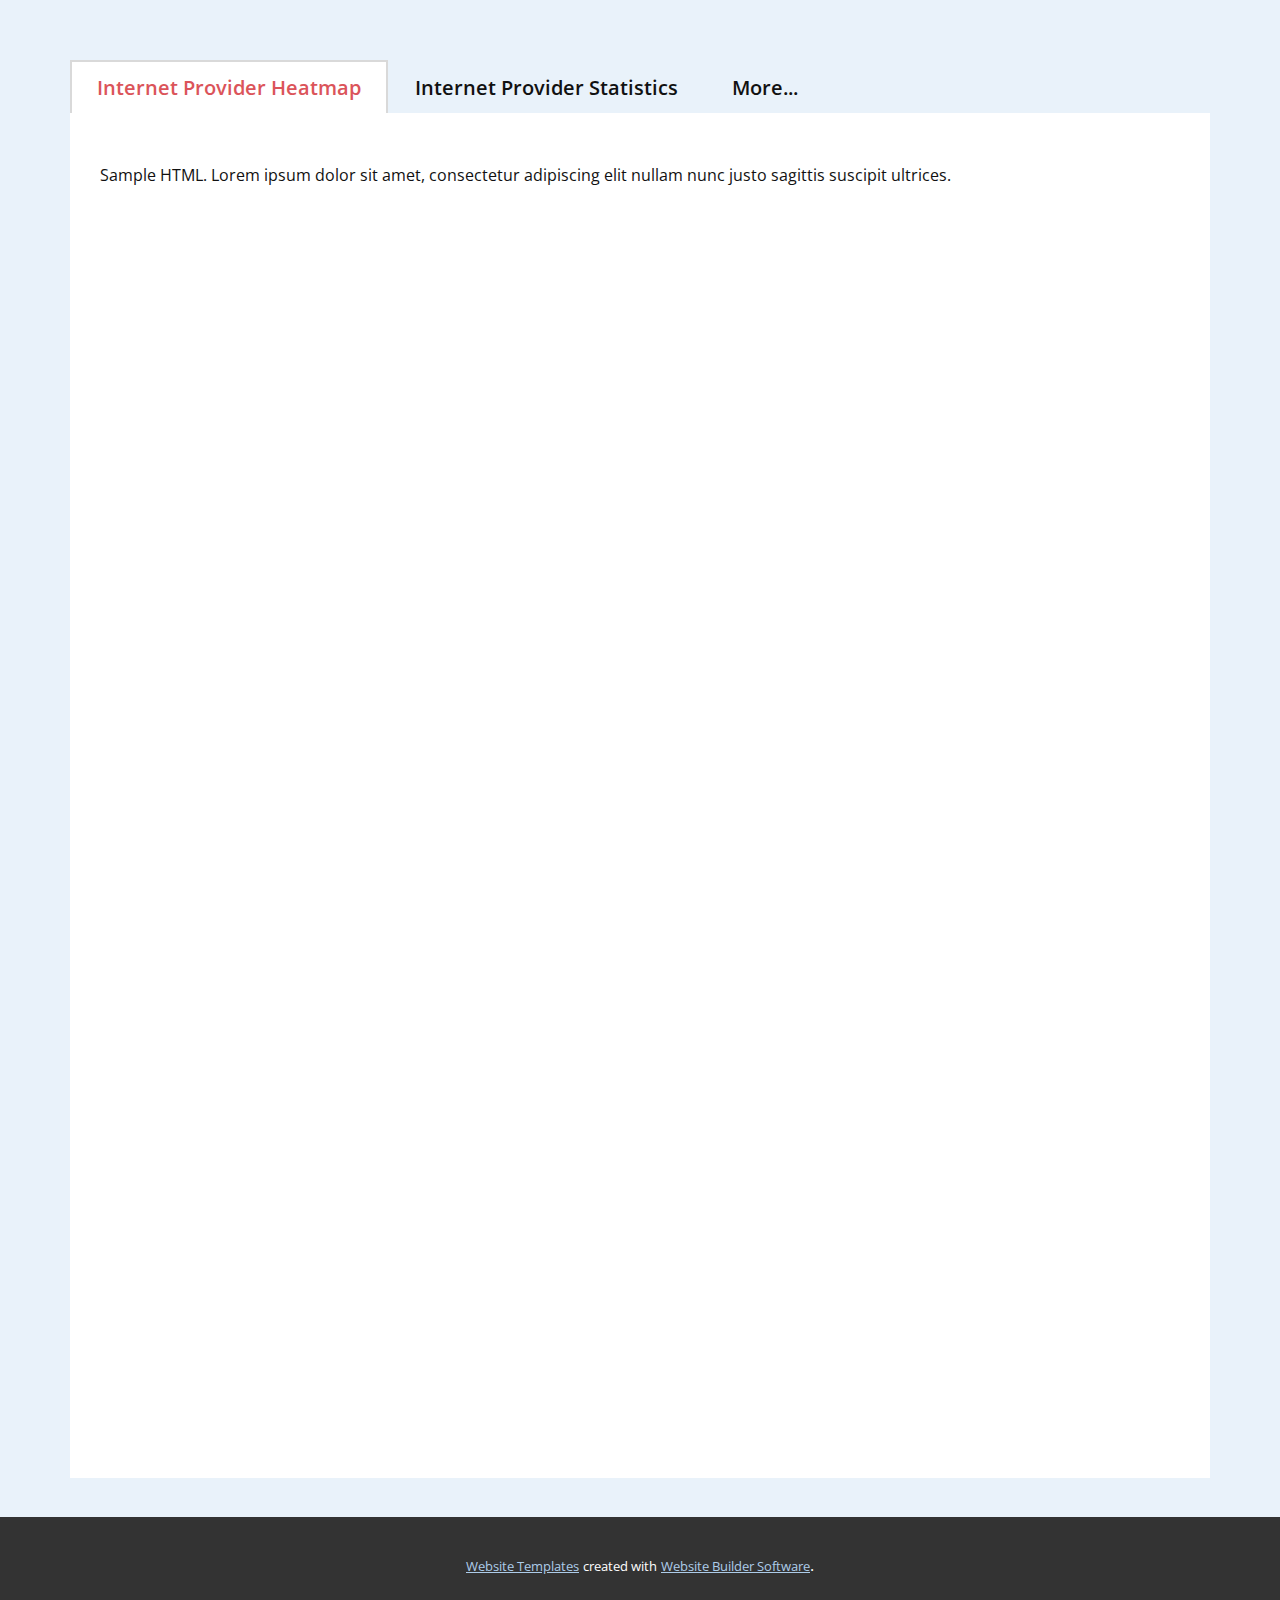
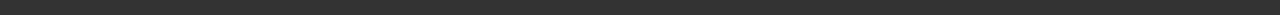
==== Contact.html @ 240e8a6a "1" ====
<!DOCTYPE html>
<html style="font-size: 16px;">
  <head>
    <meta name="viewport" content="width=device-width, initial-scale=1.0">
    <meta charset="utf-8">
    <meta name="keywords" content="">
    <meta name="description" content="">
    <meta name="page_type" content="np-template-header-footer-from-plugin">
    <title>Contact</title>
    <link rel="stylesheet" href="nicepage.css" media="screen">
<link rel="stylesheet" href="Contact.css" media="screen">
    <script class="u-script" type="text/javascript" src="jquery.js" defer=""></script>
    <script class="u-script" type="text/javascript" src="nicepage.js" defer=""></script>
    <meta name="generator" content="Nicepage 4.8.2, nicepage.com">
    <link id="u-theme-google-font" rel="stylesheet" href="https://fonts.googleapis.com/css?family=Roboto:100,100i,300,300i,400,400i,500,500i,700,700i,900,900i|Open+Sans:300,300i,400,400i,500,500i,600,600i,700,700i,800,800i">
    
    
    <script type="application/ld+json">{
		"@context": "http://schema.org",
		"@type": "Organization",
		"name": ""
}</script>
    <meta name="theme-color" content="#478ac9">
    <meta property="og:title" content="Contact">
    <meta property="og:type" content="website">
  </head>
  <body class="u-body u-palette-1-light-3 u-xl-mode">
    <section class="u-align-center u-clearfix u-section-1" id="sec-c55b">
      <div class="u-clearfix u-sheet u-sheet-1">
        <div class="u-expanded-width u-tabs u-tabs-1">
          <ul class="u-border-1 u-border-grey-25 u-tab-list u-unstyled" role="tablist">
            <li class="u-tab-item" role="presentation">
              <a class="active u-active-white u-border-2 u-border-active-grey-15 u-border-hover-grey-15 u-border-no-bottom u-button-style u-tab-link u-text-active-palette-2-base u-text-hover-black u-tab-link-1" id="link-tab-0da5" href="#tab-0da5" role="tab" aria-controls="tab-0da5" aria-selected="true">Internet Provider Heatmap</a>
            </li>
            <li class="u-tab-item" role="presentation">
              <a class="u-active-white u-border-2 u-border-active-grey-15 u-border-hover-grey-15 u-border-no-bottom u-button-style u-tab-link u-text-active-palette-2-base u-text-hover-black u-tab-link-2" id="link-tab-14b7" href="#tab-14b7" role="tab" aria-controls="tab-14b7" aria-selected="false">Internet Provider Statistics</a>
            </li>
            <li class="u-tab-item" role="presentation">
              <a class="u-active-white u-border-2 u-border-active-grey-15 u-border-hover-grey-15 u-border-no-bottom u-button-style u-tab-link u-text-active-palette-2-base u-text-hover-black u-tab-link-3" id="link-tab-2917" href="#tab-2917" role="tab" aria-controls="tab-2917" aria-selected="false">More...</a>
            </li>
          </ul>
          <div class="u-tab-content">
            <div class="u-container-style u-tab-active u-tab-pane u-white u-tab-pane-1" id="tab-0da5" role="tabpanel" aria-labelledby="link-tab-0da5">
              <div class="u-container-layout u-valign-bottom u-container-layout-1">
                <div class="u-clearfix u-custom-html u-custom-html-1">
                  <style></style>
                  <p>Sample HTML. Lorem ipsum dolor sit amet, consectetur adipiscing elit nullam nunc justo sagittis suscipit ultrices.</p>
                </div>
              </div>
            </div>
            <div class="u-align-left u-container-style u-tab-pane u-white u-tab-pane-2" id="tab-14b7" role="tabpanel" aria-labelledby="link-tab-14b7">
              <div class="u-container-layout u-valign-bottom u-container-layout-2">
                <div class="u-clearfix u-custom-html u-custom-html-2">
                  <style></style>
                  <p>Sample HTML. Lorem ipsum dolor sit amet, consectetur adipiscing elit nullam nunc justo sagittis suscipit ultrices.</p>
                </div>
              </div>
            </div>
            <div class="u-container-style u-tab-pane u-white u-tab-pane-3" id="tab-2917" role="tabpanel" aria-labelledby="link-tab-2917">
              <div class="u-container-layout u-valign-bottom u-container-layout-3">
                <div class="u-clearfix u-custom-html u-custom-html-3">
                  <style></style>
                  <p>Sample HTML. Lorem ipsum dolor sit amet, consectetur adipiscing elit nullam nunc justo sagittis suscipit ultrices.</p>
                </div>
              </div>
            </div>
          </div>
        </div>
      </div>
    </section>
    
    
    
    <section class="u-backlink u-clearfix u-grey-80">
      <a class="u-link" href="https://nicepage.com/website-templates" target="_blank">
        <span>Website Templates</span>
      </a>
      <p class="u-text">
        <span>created with</span>
      </p>
      <a class="u-link" href="" target="_blank">
        <span>Website Builder Software</span>
      </a>. 
    </section>
  </body>
</html>
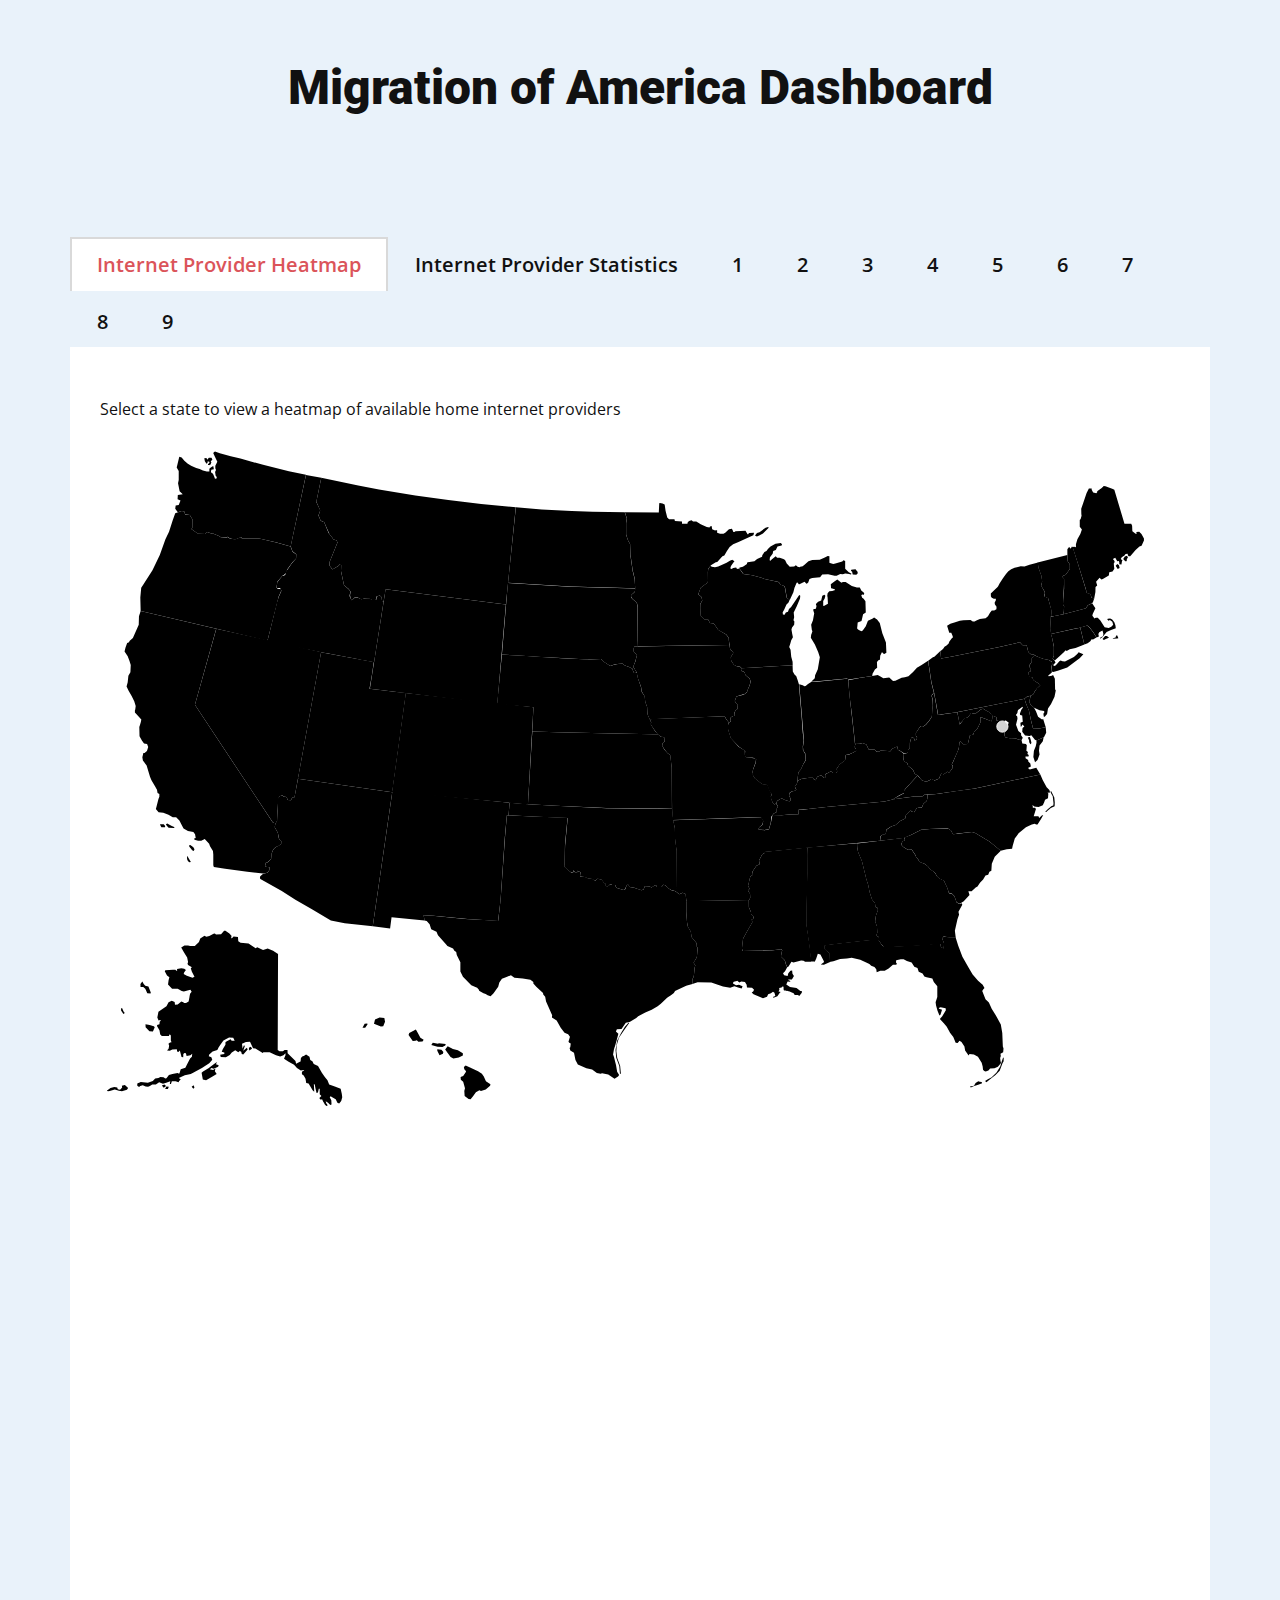
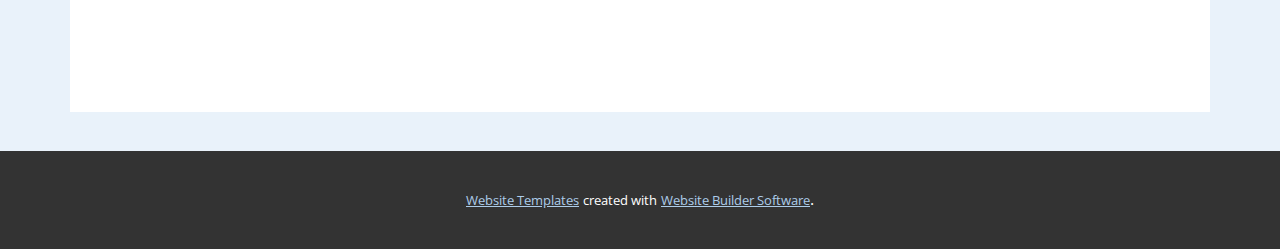
==== commit 8e4b55b0: "3" ====
--- a/Contact.html
+++ b/Contact.html
@@ -3,7 +3,7 @@
   <head>
     <meta name="viewport" content="width=device-width, initial-scale=1.0">
     <meta charset="utf-8">
-    <meta name="keywords" content="">
+    <meta name="keywords" content="Migration of America Dashboard">
     <meta name="description" content="">
     <meta name="page_type" content="np-template-header-footer-from-plugin">
     <title>Contact</title>
@@ -13,6 +13,7 @@
     <script class="u-script" type="text/javascript" src="nicepage.js" defer=""></script>
     <meta name="generator" content="Nicepage 4.8.2, nicepage.com">
     <link id="u-theme-google-font" rel="stylesheet" href="https://fonts.googleapis.com/css?family=Roboto:100,100i,300,300i,400,400i,500,500i,700,700i,900,900i|Open+Sans:300,300i,400,400i,500,500i,600,600i,700,700i,800,800i">
+    
     
     
     <script type="application/ld+json">{
@@ -25,7 +26,12 @@
     <meta property="og:type" content="website">
   </head>
   <body class="u-body u-palette-1-light-3 u-xl-mode">
-    <section class="u-align-center u-clearfix u-section-1" id="sec-c55b">
+    <section class="u-align-center u-clearfix u-section-1" id="sec-182a">
+      <div class="u-clearfix u-sheet u-valign-middle u-sheet-1">
+        <h1 class="u-text u-text-default u-text-1">Migration of America Dashboard</h1>
+      </div>
+    </section>
+    <section class="u-align-center u-clearfix u-section-2" id="sec-c55b">
       <div class="u-clearfix u-sheet u-sheet-1">
         <div class="u-expanded-width u-tabs u-tabs-1">
           <ul class="u-border-1 u-border-grey-25 u-tab-list u-unstyled" role="tablist">
@@ -36,23 +42,99 @@
               <a class="u-active-white u-border-2 u-border-active-grey-15 u-border-hover-grey-15 u-border-no-bottom u-button-style u-tab-link u-text-active-palette-2-base u-text-hover-black u-tab-link-2" id="link-tab-14b7" href="#tab-14b7" role="tab" aria-controls="tab-14b7" aria-selected="false">Internet Provider Statistics</a>
             </li>
             <li class="u-tab-item" role="presentation">
-              <a class="u-active-white u-border-2 u-border-active-grey-15 u-border-hover-grey-15 u-border-no-bottom u-button-style u-tab-link u-text-active-palette-2-base u-text-hover-black u-tab-link-3" id="link-tab-2917" href="#tab-2917" role="tab" aria-controls="tab-2917" aria-selected="false">More...</a>
+              <a class="u-active-white u-border-2 u-border-active-grey-15 u-border-hover-grey-15 u-border-no-bottom u-button-style u-tab-link u-text-active-palette-2-base u-text-hover-black u-tab-link-3" id="link-tab-2917" href="#tab-2917" role="tab" aria-controls="tab-2917" aria-selected="false">1</a>
+            </li>
+            <li class="u-tab-item" role="presentation">
+              <a class="u-active-white u-border-2 u-border-active-grey-15 u-border-hover-grey-15 u-border-no-bottom u-button-style u-tab-link u-text-active-palette-2-base u-text-hover-black u-tab-link-4" id="link-tab-dca0" href="#tab-dca0" role="tab" aria-controls="tab-dca0" aria-selected="false">2</a>
+            </li>
+            <li class="u-tab-item" role="presentation">
+              <a class="u-active-white u-border-2 u-border-active-grey-15 u-border-hover-grey-15 u-border-no-bottom u-button-style u-tab-link u-text-active-palette-2-base u-text-hover-black u-tab-link-5" id="link-tab-24c1" href="#tab-24c1" role="tab" aria-controls="tab-24c1" aria-selected="false">3</a>
+            </li>
+            <li class="u-tab-item" role="presentation">
+              <a class="u-active-white u-border-2 u-border-active-grey-15 u-border-hover-grey-15 u-border-no-bottom u-button-style u-tab-link u-text-active-palette-2-base u-text-hover-black u-tab-link-6" id="link-tab-c7c9" href="#tab-c7c9" role="tab" aria-controls="tab-c7c9" aria-selected="false">4</a>
+            </li>
+            <li class="u-tab-item" role="presentation">
+              <a class="u-active-white u-border-2 u-border-active-grey-15 u-border-hover-grey-15 u-border-no-bottom u-button-style u-tab-link u-text-active-palette-2-base u-text-hover-black u-tab-link-7" id="link-tab-2921" href="#tab-2921" role="tab" aria-controls="tab-2921" aria-selected="false">5</a>
+            </li>
+            <li class="u-tab-item" role="presentation">
+              <a class="u-active-white u-border-2 u-border-active-grey-15 u-border-hover-grey-15 u-border-no-bottom u-button-style u-tab-link u-text-active-palette-2-base u-text-hover-black u-tab-link-8" id="link-tab-bd11" href="#tab-bd11" role="tab" aria-controls="tab-bd11" aria-selected="false">6</a>
+            </li>
+            <li class="u-tab-item" role="presentation">
+              <a class="u-active-white u-border-2 u-border-active-grey-15 u-border-hover-grey-15 u-border-no-bottom u-button-style u-tab-link u-text-active-palette-2-base u-text-hover-black u-tab-link-9" id="link-tab-ef78" href="#tab-ef78" role="tab" aria-controls="tab-ef78" aria-selected="false">7</a>
+            </li>
+            <li class="u-tab-item" role="presentation">
+              <a class="u-active-white u-border-2 u-border-active-grey-15 u-border-hover-grey-15 u-border-no-bottom u-button-style u-tab-link u-text-active-palette-2-base u-text-hover-black u-tab-link-10" id="link-tab-7781" href="#tab-7781" role="tab" aria-controls="tab-7781" aria-selected="false">8</a>
+            </li>
+            <li class="u-tab-item" role="presentation">
+              <a class="u-active-white u-border-2 u-border-active-grey-15 u-border-hover-grey-15 u-border-no-bottom u-button-style u-tab-link u-text-active-palette-2-base u-text-hover-black u-tab-link-11" id="link-tab-1efe" href="#tab-1efe" role="tab" aria-controls="tab-1efe" aria-selected="false">9</a>
             </li>
           </ul>
           <div class="u-tab-content">
             <div class="u-container-style u-tab-active u-tab-pane u-white u-tab-pane-1" id="tab-0da5" role="tabpanel" aria-labelledby="link-tab-0da5">
               <div class="u-container-layout u-valign-bottom u-container-layout-1">
                 <div class="u-clearfix u-custom-html u-custom-html-1">
-                  <style></style>
-                  <p>Sample HTML. Lorem ipsum dolor sit amet, consectetur adipiscing elit nullam nunc justo sagittis suscipit ultrices.</p>
+                  <div class="item rcx12 rtxc">
+                    <p>Select a state to view a heatmap of available home internet providers</p><!-- http://phrogz.net/SVG/USMap.svg -->
+                    <svg xmlns="http://www.w3.org/2000/svg" viewBox="0 0 959 593" class="svg"><!-- simplified from http://en.wikipedia.org/wiki/File%3aBlank_US_Map.svg --><a href="https://broadbandmap.fcc.gov/#/area-summary?version=dec2020&amp;type=state&amp;geoid=15&amp;tech=acfosw&amp;speed=25_3&amp;vlat=23.780838257348236&amp;vlon=-166.5996925&amp;vzoom=4.403538992214155&amp;scheme=ramp4&amp;highlight=%23E41E1E"><path id="HI" d="M 233.1,519.3 L 235.0,515.8 L 237.3,515.4 L 237.6,516.2 L 235.5,519.3 L 233.1,519.3 z M 243.3,515.6 L 249.4,518.2 L 251.5,517.9 L 253.1,514.0 L 252.5,510.6 L 248.3,510.1 L 244.2,511.9 L 243.3,515.6 z M 274.0,525.6 L 277.7,531.1 L 280.1,530.8 L 281.3,530.3 L 282.7,531.6 L 286.4,531.4 L 287.4,530.0 L 284.5,528.2 L 282.6,524.5 L 280.5,520.9 L 274.6,523.8 L 274.0,525.6 z M 294.2,534.5 L 295.5,532.6 L 300.2,533.5 L 300.8,533.1 L 307.0,533.7 L 306.6,535.0 L 304.1,536.4 L 299.7,536.1 L 294.2,534.5 z M 299.5,539.7 L 301.5,543.6 L 304.5,542.4 L 304.9,540.8 L 303.2,538.7 L 299.5,538.4 L 299.5,539.7 z M 306.5,538.5 L 308.7,535.6 L 313.4,538.1 L 317.8,539.2 L 322.2,541.9 L 322.2,543.9 L 318.6,545.7 L 313.8,546.6 L 311.3,545.2 L 306.5,538.5 z M 323.1,554.1 L 324.7,552.8 L 328.1,554.4 L 335.7,557.9 L 339.1,560.0 L 340.8,562.5 L 342.7,566.8 L 346.7,569.4 L 346.4,570.7 L 342.5,574.0 L 338.3,575.4 L 336.9,574.8 L 333.8,576.5 L 331.4,579.8 L 329.1,582.7 L 327.3,582.5 L 323.8,579.9 L 323.5,575.4 L 324.1,573.0 L 322.5,567.3 L 320.4,565.5 L 320.2,563.0 L 322.5,562.0 L 324.6,558.9 L 325.1,557.9 L 323.5,556.2 L 323.1,554.1 z"></path>
+</a><a href="https://broadbandmap.fcc.gov/#/area-summary?version=dec2020&amp;type=state&amp;geoid=02&amp;tech=acfosw&amp;speed=25_3&amp;vlat=62.9736155202643&amp;vlon=-158.4636895&amp;vzoom=2.6280862172151758&amp;scheme=ramp4&amp;highlight=%23E41E1E"><path id="AK" d="M 158.1,453.7 L 157.8,539.0 L 159.4,540.0 L 162.4,540.2 L 163.9,539.0 L 166.5,539.0 L 166.6,541.9 L 173.6,548.7 L 174.1,551.3 L 177.5,549.4 L 178.1,549.2 L 178.4,546.1 L 179.9,544.5 L 181.0,544.4 L 183.0,542.9 L 186.0,545.0 L 186.7,547.9 L 188.6,549.1 L 189.8,551.5 L 193.6,553.3 L 197.0,559.2 L 199.8,563.1 L 202.0,565.9 L 203.5,569.6 L 208.5,571.4 L 213.7,573.5 L 214.7,577.8 L 215.1,580.9 L 214.2,584.3 L 212.4,586.6 L 210.8,585.8 L 209.3,582.7 L 206.6,581.2 L 204.8,580.1 L 204.0,580.9 L 205.4,583.7 L 205.6,587.4 L 204.5,587.9 L 202.5,585.9 L 200.4,584.6 L 200.9,586.2 L 202.2,588.0 L 201.4,588.8 C 201.4,588.8 200.6,588.5 200.1,587.9 C 199.6,587.2 198.0,584.5 198.0,584.5 L 197.0,582.2 C 197.0,582.2 196.7,583.5 196.1,583.2 C 195.4,582.8 194.8,581.7 194.8,581.7 L 196.6,579.8 L 195.1,578.3 L 195.1,573.3 L 194.3,573.3 L 193.5,576.7 L 192.3,577.2 L 191.4,573.5 L 190.7,569.7 L 189.9,569.3 L 190.2,574.9 L 190.2,576.1 L 188.8,574.8 L 185.2,568.8 L 183.1,568.3 L 182.5,564.6 L 180.9,561.7 L 179.3,560.5 L 179.3,558.3 L 181.4,557.0 L 180.9,556.7 L 178.3,557.3 L 174.9,554.9 L 172.3,552.0 L 167.5,549.4 L 163.4,546.8 L 164.7,543.6 L 164.7,541.9 L 162.9,543.6 L 160.0,544.7 L 156.3,543.6 L 150.6,541.1 L 145.1,541.1 L 144.5,541.6 L 138.0,537.7 L 135.9,537.4 L 133.2,531.6 L 129.6,531.9 L 126.1,533.4 L 126.6,537.9 L 127.7,535.0 L 128.7,535.3 L 127.2,539.7 L 130.4,536.9 L 131.1,538.5 L 127.2,542.9 L 125.9,542.6 L 125.4,540.6 L 124.1,539.8 L 122.8,541.0 L 120.1,539.2 L 117.0,541.3 L 115.2,543.4 L 111.8,545.5 L 107.2,545.3 L 106.7,543.2 L 110.4,542.6 L 110.4,541.3 L 108.1,540.6 L 109.1,538.2 L 111.4,534.3 L 111.4,532.6 L 111.5,531.8 L 115.9,529.5 L 116.9,530.8 L 119.6,530.8 L 118.3,528.2 L 114.6,527.9 L 109.6,530.6 L 107.2,534.0 L 105.4,536.6 L 104.2,538.9 L 100.0,540.3 L 97.0,542.9 L 96.6,544.5 L 98.9,545.5 L 99.7,547.6 L 97.0,550.8 L 90.5,555.0 L 82.7,559.2 L 80.6,560.4 L 75.3,561.5 L 70.0,563.8 L 71.7,565.1 L 70.3,566.5 L 69.8,567.6 L 67.1,566.7 L 63.8,566.8 L 63.0,569.1 L 62.0,569.1 L 62.4,566.7 L 58.8,568.0 L 55.9,568.9 L 52.5,567.6 L 49.6,569.6 L 46.4,569.6 L 44.3,570.9 L 42.7,571.7 L 40.5,571.4 L 38.0,570.2 L 35.7,570.9 L 34.7,571.8 L 33.1,570.7 L 33.1,568.8 L 36.2,567.5 L 42.5,568.1 L 46.9,566.5 L 49.0,564.4 L 51.9,563.8 L 53.6,563.0 L 56.4,563.1 L 58.0,564.4 L 59.0,564.1 L 61.2,561.3 L 64.3,560.4 L 67.7,559.7 L 69.0,559.4 L 69.6,559.9 L 70.5,559.9 L 71.7,556.2 L 75.8,554.7 L 77.7,551.0 L 80.0,546.5 L 81.6,545.0 L 81.9,542.4 L 80.3,543.7 L 76.9,544.4 L 76.3,541.9 L 75.0,541.6 L 74.0,542.6 L 73.9,545.5 L 72.4,545.3 L 70.9,539.5 L 69.6,540.8 L 68.5,540.3 L 68.2,538.4 L 64.2,538.5 L 62.0,539.7 L 59.5,539.4 L 60.9,537.9 L 61.4,535.3 L 60.8,533.4 L 62.2,532.4 L 63.5,532.2 L 62.9,530.5 L 62.9,526.1 L 61.9,525.1 L 61.1,526.6 L 54.9,526.6 L 53.5,525.3 L 52.8,521.4 L 50.7,517.9 L 50.7,516.9 L 52.8,516.1 L 53.0,514.0 L 54.1,512.8 L 53.3,512.4 L 52.0,512.8 L 50.9,510.1 L 51.9,505.1 L 56.4,501.9 L 59.0,500.2 L 60.9,496.5 L 63.7,495.2 L 66.3,496.4 L 66.6,498.8 L 69.0,498.5 L 72.2,496.0 L 73.9,496.7 L 74.8,497.3 L 76.4,497.3 L 78.7,496.0 L 79.5,491.7 C 79.5,491.7 79.8,488.8 80.5,488.3 C 81.1,487.8 81.4,487.3 81.4,487.3 L 80.3,485.4 L 77.7,486.2 L 74.5,487.0 L 72.6,486.5 L 69.0,484.7 L 64.0,484.6 L 60.4,480.8 L 60.9,477.0 L 61.6,474.5 L 59.5,472.8 L 57.5,469.0 L 58.0,468.2 L 64.8,467.7 L 66.9,467.7 L 67.9,468.7 L 68.5,468.7 L 68.4,467.1 L 72.2,466.4 L 74.8,466.8 L 76.3,467.9 L 74.8,470.0 L 74.3,471.5 L 77.1,473.1 L 82.1,474.9 L 83.9,473.9 L 81.6,469.5 L 80.6,466.3 L 81.6,465.5 L 78.2,463.5 L 77.7,462.4 L 78.2,460.8 L 77.4,456.9 L 74.5,452.2 L 72.1,448.0 L 75.0,446.1 L 78.2,446.1 L 80.0,446.7 L 84.2,446.6 L 87.9,443.0 L 89.0,439.9 L 92.8,437.5 L 94.4,438.5 L 97.1,437.8 L 100.8,435.7 L 102.0,435.6 L 103.0,436.4 L 107.5,436.2 L 110.2,433.1 L 111.4,433.1 L 114.9,435.6 L 116.9,437.7 L 116.4,438.8 L 117.0,439.9 L 118.6,438.3 L 122.5,438.6 L 122.8,442.4 L 124.8,443.8 L 131.9,444.5 L 138.2,448.7 L 139.6,447.7 L 144.8,450.3 L 146.9,449.6 L 148.9,448.8 L 153.7,450.8 L 158.1,453.7 z M 43.0,482.6 L 45.1,487.9 L 44.9,488.9 L 42.0,488.6 L 40.2,484.6 L 38.4,483.1 L 36.0,483.1 L 35.9,480.5 L 37.6,478.1 L 38.8,480.5 L 40.2,482.0 L 43.0,482.6 z M 40.4,516.1 L 44.1,516.9 L 47.8,517.9 L 48.6,518.8 L 47.0,522.5 L 43.9,522.4 L 40.5,518.8 L 40.4,516.1 z M 19.7,502.0 L 20.8,504.6 L 22.0,506.2 L 20.8,507.0 L 18.7,504.0 L 18.7,502.0 L 19.7,502.0 z M 6.0,575.1 L 9.3,572.8 L 12.7,571.8 L 15.3,572.2 L 15.8,573.8 L 17.8,574.3 L 19.7,572.3 L 19.4,570.7 L 22.1,570.1 L 25.0,572.7 L 23.9,574.4 L 19.5,575.6 L 16.8,575.1 L 13.1,574.0 L 8.7,575.4 L 7.1,575.7 L 6.0,575.1 z M 54.9,570.6 L 56.6,572.5 L 58.7,570.9 L 57.2,569.6 L 54.9,570.6 z M 57.8,573.6 L 59.0,571.4 L 61.1,571.7 L 60.3,573.6 L 57.8,573.6 z M 81.4,571.7 L 82.9,573.5 L 83.9,572.3 L 83.1,570.4 L 81.4,571.7 z M 90.2,559.2 L 91.3,565.1 L 94.2,565.9 L 99.2,563.0 L 103.6,560.4 L 102.0,557.9 L 102.5,555.5 L 100.4,556.8 L 97.5,556.0 L 99.1,554.9 L 101.0,555.7 L 104.9,553.9 L 105.4,552.5 L 103.0,551.6 L 103.8,549.7 L 101.0,551.6 L 96.3,555.2 L 91.5,558.1 L 90.2,559.2 z M 132.5,539.4 L 135.0,537.9 L 134.0,536.1 L 132.2,537.1 L 132.5,539.4 z"></path>
+</a><a href="https://broadbandmap.fcc.gov/#/area-summary?version=dec2020&amp;type=state&amp;geoid=12&amp;tech=acfosw&amp;speed=25_3&amp;vlat=27.74867985488187&amp;vlon=-83.80460099999999&amp;vzoom=5.67368628708053&amp;scheme=ramp4&amp;highlight=%23E41E1E"><path id="FL" d="M 759.8,439.1 L 762.1,446.5 L 765.8,456.2 L 771.1,465.6 L 774.9,471.9 L 779.7,477.4 L 783.8,481.1 L 785.4,484.0 L 784.2,485.3 L 783.4,486.6 L 786.3,494.0 L 789.3,496.9 L 791.8,502.3 L 795.4,508.1 L 799.9,516.3 L 801.2,523.9 L 801.7,535.9 L 802.3,537.7 L 802.0,541.1 L 799.6,542.4 L 799.9,544.3 L 799.3,546.2 L 799.6,548.7 L 800.1,550.6 L 797.3,553.8 L 794.3,555.3 L 790.4,555.5 L 788.9,557.1 L 786.5,558.0 L 785.2,557.6 L 784.1,556.6 L 783.8,553.7 L 782.9,550.3 L 779.6,545.1 L 776.0,542.9 L 772.1,542.5 L 771.3,543.8 L 768.2,539.5 L 767.6,535.9 L 765.0,531.9 L 763.2,530.7 L 761.6,532.8 L 759.8,532.5 L 757.7,527.5 L 754.8,523.6 L 751.9,518.3 L 749.3,515.2 L 745.8,511.5 L 747.9,509.1 L 751.1,503.6 L 750.9,502.0 L 746.4,501.0 L 744.8,501.6 L 745.1,502.3 L 747.7,503.2 L 746.3,507.8 L 745.4,508.3 L 743.7,504.2 L 742.4,499.4 L 742.0,496.6 L 743.5,491.9 L 743.5,482.4 L 740.4,478.7 L 739.1,475.6 L 734.0,474.3 L 732.0,473.7 L 730.4,471.1 L 727.0,469.5 L 725.9,466.1 L 723.1,465.1 L 720.7,461.4 L 716.5,459.9 L 713.6,458.5 L 711.0,458.5 L 707.0,459.3 L 706.8,461.2 L 707.6,462.2 L 707.1,463.3 L 704.1,463.2 L 700.3,466.7 L 696.8,468.7 L 692.9,468.7 L 689.7,469.9 L 689.3,467.2 L 687.7,465.3 L 684.8,464.1 L 683.2,462.7 L 675.1,458.8 L 667.5,457.0 L 663.2,457.7 L 657.2,458.1 L 651.2,460.2 L 647.7,460.9 L 647.5,452.8 L 644.9,450.9 L 643.1,449.1 L 643.4,446.0 L 653.6,444.7 L 679.2,441.8 L 686.0,441.2 L 691.4,441.4 L 694.0,445.3 L 695.4,446.8 L 703.5,447.3 L 714.3,446.7 L 735.9,445.4 L 741.3,444.7 L 746.4,444.9 L 746.8,447.8 L 749.1,448.6 L 749.3,444.0 L 747.8,439.8 L 749.1,438.4 L 754.6,438.8 L 759.8,439.1 z M 772.4,571.5 L 774.8,570.9 L 776.1,570.7 L 777.5,568.3 L 779.9,566.7 L 781.2,567.2 L 782.9,567.5 L 783.3,568.6 L 779.8,569.8 L 775.6,571.2 L 773.3,572.4 L 772.4,571.5 z M 785.9,566.5 L 787.1,567.6 L 789.8,565.5 L 795.2,561.3 L 798.9,557.4 L 801.4,550.8 L 802.4,549.1 L 802.5,545.7 L 801.8,546.2 L 800.8,549.0 L 799.4,553.6 L 796.1,558.9 L 791.8,563.1 L 788.4,565.0 L 785.9,566.5 z"></path>
+</a><a href="https://broadbandmap.fcc.gov/#/area-summary?version=dec2020&amp;type=state&amp;geoid=33&amp;tech=acfosw&amp;speed=25_3&amp;vlat=44.015753413346516&amp;vlon=-71.56610899999998&amp;vzoom=6.715005043881602&amp;scheme=ramp4&amp;highlight=%23E41E1E"><path id="NH" d="M 880.8,142.4 L 881.7,141.3 L 882.8,138.1 L 880.2,137.1 L 879.7,134.1 L 875.9,132.9 L 875.5,130.2 L 868.3,106.8 L 863.7,92.2 L 862.8,92.2 L 862.1,93.8 L 861.5,93.3 L 860.5,92.4 L 859.0,94.3 L 859.0,99.3 L 859.3,105.0 L 861.2,107.8 L 861.2,111.8 L 857.5,116.9 L 854.9,118.0 L 854.9,119.1 L 856.1,120.9 L 856.1,129.5 L 855.3,138.7 L 855.1,143.5 L 856.1,144.8 L 855.9,149.4 L 855.4,151.1 L 856.4,151.8 L 873.2,147.4 L 875.4,146.8 L 877.2,144.0 L 880.8,142.4 z"></path>
+</a><a href="https://broadbandmap.fcc.gov/#/area-summary?version=dec2020&amp;type=state&amp;geoid=50&amp;tech=acfosw&amp;speed=25_3&amp;vlat=43.88279463826768&amp;vlon=-72.45147600000001&amp;vzoom=6.906410027464951&amp;scheme=ramp4&amp;highlight=%23E41E1E"><path id="VT" d="M 844.5,154.1 L 844.8,148.7 L 841.9,137.9 L 841.3,137.6 L 838.4,136.3 L 839.2,133.4 L 838.4,131.3 L 835.7,126.7 L 836.6,122.8 L 835.8,117.6 L 833.4,111.1 L 832.6,106.2 L 859.0,99.5 L 859.3,105.0 L 861.2,107.8 L 861.2,111.8 L 857.5,116.9 L 854.9,118.0 L 854.9,119.1 L 856.2,120.6 L 855.9,128.7 L 855.3,138.0 L 855.1,143.5 L 856.1,144.8 L 855.9,149.4 L 855.4,151.1 L 856.4,151.8 L 849.0,153.3 L 844.5,154.1 z"></path>
+</a><a href="https://broadbandmap.fcc.gov/#/area-summary?version=dec2020&amp;type=state&amp;geoid=23&amp;tech=acfosw&amp;speed=25_3&amp;vlat=45.23384563389334&amp;vlon=-68.98468600000001&amp;vzoom=5.88454345862327&amp;scheme=ramp4&amp;highlight=%23E41E1E"><path id="ME" d="M 922.8,78.8 L 924.8,80.9 L 927.0,84.7 L 927.0,86.6 L 924.9,91.3 L 923.0,91.9 L 919.6,95.0 L 914.8,100.5 C 914.8,100.5 914.1,100.5 913.5,100.5 C 912.8,100.5 912.5,98.4 912.5,98.4 L 910.7,98.6 L 909.7,100.0 L 907.3,101.5 L 906.4,102.9 L 908.0,104.4 L 907.5,105.0 L 907.0,107.8 L 905.1,107.6 L 905.1,106.0 L 904.7,104.7 L 903.3,105.0 L 901.5,101.8 L 899.4,103.1 L 900.7,104.5 L 901.0,105.7 L 900.2,107.0 L 900.5,110.0 L 900.7,111.6 L 899.1,114.2 L 896.2,114.7 L 895.8,117.6 L 890.5,120.7 L 889.2,121.2 L 887.6,119.7 L 884.5,123.3 L 885.5,126.5 L 884.0,127.8 L 883.9,132.2 L 882.8,138.4 L 880.3,137.3 L 879.8,134.2 L 875.9,133.1 L 875.6,130.3 L 868.3,106.9 L 863.6,92.3 L 865.1,92.1 L 866.6,92.5 L 866.6,90.0 L 867.9,85.5 L 870.5,80.8 L 871.9,76.7 L 870.0,74.3 L 870.0,68.3 L 870.8,67.4 L 871.6,64.6 L 871.4,63.1 L 871.3,58.3 L 873.0,53.5 L 876.0,44.6 L 878.1,40.4 L 879.4,40.4 L 880.6,40.5 L 880.6,41.6 L 881.9,43.9 L 884.7,44.6 L 885.5,43.8 L 885.5,42.8 L 889.5,39.9 L 891.3,38.1 L 892.8,38.3 L 898.8,40.7 L 900.7,41.6 L 909.7,71.6 L 915.7,71.6 L 916.5,73.5 L 916.7,78.3 L 919.6,80.6 L 920.4,80.6 L 920.6,80.1 L 920.1,79.0 L 922.8,78.8 z M 901.9,109.0 L 903.4,107.4 L 904.8,108.5 L 905.4,110.9 L 903.7,111.8 L 901.9,109.0 z M 908.6,103.1 L 910.4,104.9 C 910.4,104.9 911.7,105.0 911.7,104.7 C 911.7,104.4 911.9,102.7 911.9,102.7 L 912.8,101.9 L 912.0,100.1 L 910,100.8 L 908.6,103.1 z"></path>
+</a><a href="https://broadbandmap.fcc.gov/#/area-summary?version=dec2020&amp;type=state&amp;geoid=44&amp;tech=acfosw&amp;speed=25_3&amp;vlat=41.55896412689006&amp;vlon=-71.49791449999998&amp;vzoom=8.271288368516224&amp;scheme=ramp4&amp;highlight=%23E41E1E"><path id="RI" d="M 874.1,178.9 L 870.4,163.9 L 876.6,162.1 L 878.8,164.0 L 882.1,168.3 L 884.8,172.7 L 881.8,174.4 L 880.5,174.2 L 879.4,176.0 L 877.0,177.9 L 874.1,178.9 z"></path>
+</a><a href="https://broadbandmap.fcc.gov/#/area-summary?version=dec2020&amp;type=state&amp;geoid=36&amp;tech=acfosw&amp;speed=25_3&amp;vlat=42.78781164790058&amp;vlon=-75.7700405&amp;vzoom=5.945087139685207&amp;scheme=ramp4&amp;highlight=%23E41E1E"><path id="NY" d="M 830.4,188.7 L 829.2,187.8 L 826.7,187.6 L 824.4,185.7 L 822.8,179.5 L 819.3,179.6 L 816.9,176.9 L 797.5,181.3 L 754.5,190.0 L 746.9,191.3 L 746.2,184.8 L 747.6,183.7 L 748.9,182.5 L 749.9,180.9 L 751.7,179.8 L 753.6,178.0 L 754.1,176.4 L 756.2,173.7 L 757.3,172.7 L 757.2,171.7 L 755.9,168.6 L 754.1,168.5 L 752.2,162.3 L 755.1,160.6 L 759.4,159.1 L 763.5,157.8 L 766.7,157.3 L 773.0,157.2 L 775.0,158.5 L 776.6,158.6 L 778.7,157.3 L 781.3,156.2 L 786.4,155.7 L 788.5,153.9 L 790.3,150.7 L 791.9,148.8 L 794.0,148.8 L 796.0,147.6 L 796.1,145.4 L 794.7,143.3 L 794.4,141.8 L 795.5,139.7 L 795.5,138.2 L 793.7,138.2 L 791.9,137.4 L 791.1,136.3 L 791.0,133.7 L 796.8,128.2 L 797.4,127.4 L 798.9,124.5 L 801.8,120 L 804.5,116.3 L 806.6,113.8 L 809.1,112.0 L 812.1,110.8 L 817.6,109.5 L 820.9,109.6 L 825.4,108.2 L 833.0,106.1 L 833.5,111.1 L 835.9,117.6 L 836.7,122.7 L 835.7,126.6 L 838.3,131.1 L 839.1,133.2 L 838.3,136.1 L 841.2,137.4 L 841.9,137.8 L 845.0,148.8 L 844.4,153.8 L 843.9,164.6 L 844.7,170.1 L 845.6,173.7 L 847.0,181.0 L 847.0,189.1 L 845.9,191.3 L 847.7,193.3 L 848.5,195.0 L 846.6,196.8 L 846.9,198.1 L 848.2,197.7 L 849.6,196.4 L 851.9,193.9 L 853.0,193.2 L 854.7,193.9 L 856.9,194.0 L 864.8,190.1 L 867.8,187.4 L 869.0,185.9 L 873.2,187.6 L 869.9,191.1 L 866.0,194.0 L 858.9,199.4 L 856.3,200.3 L 850.5,202.3 L 846.4,203.4 L 845.2,202.9 L 845.0,199.2 L 845.5,196.4 L 845.3,194.3 L 842.5,192.6 L 838.0,191.7 L 834.1,190.5 L 830.4,188.7 z"></path>
+</a><a href="https://broadbandmap.fcc.gov/#/area-summary?version=dec2020&amp;type=state&amp;geoid=42&amp;tech=acfosw&amp;speed=25_3&amp;vlat=41.1328315647219&amp;vlon=-77.60470600000002&amp;vzoom=6.421991200746902&amp;scheme=ramp4&amp;highlight=%23E41E1E"><path id="PA" d="M 825.1,224.7 L 826.4,224.4 L 828.8,223.2 L 830.0,220.7 L 831.6,218.4 L 834.8,215.3 L 834.8,214.5 L 832.4,212.9 L 828.8,210.5 L 827.9,207.9 L 825.1,207.6 L 825.0,206.5 L 824.2,203.7 L 826.4,202.6 L 826.6,200.2 L 825.3,198.9 L 825.4,197.2 L 827.4,194.2 L 827.4,191.1 L 830.1,188.5 L 829.2,187.8 L 826.6,187.6 L 824.3,185.6 L 822.8,179.5 L 819.3,179.6 L 816.8,176.9 L 798.7,181.1 L 755.7,189.9 L 746.9,191.3 L 746.2,184.8 L 740.9,189.9 L 739.6,190.3 L 735.4,193.4 L 738.3,212.5 L 740.8,222.2 L 744.3,241.5 L 747.6,240.8 L 759.6,239.3 L 797.5,231.7 L 812.4,228.9 L 820.7,227.2 L 820.9,227.0 L 823.0,225.4 L 825.1,224.7 z"></path>
+</a><a href="https://broadbandmap.fcc.gov/#/area-summary?version=dec2020&amp;type=state&amp;geoid=34&amp;tech=acfosw&amp;speed=25_3&amp;vlat=40.08524822464642&amp;vlon=-74.72432300000003&amp;vzoom=6.826484181001576&amp;scheme=ramp4&amp;highlight=%23E41E1E"><path id="NJ" d="M 829.7,188.5 L 827.4,191.2 L 827.4,194.3 L 825.4,197.3 L 825.3,199.0 L 826.5,200.2 L 826.4,202.7 L 824.1,203.8 L 824.9,206.6 L 825.1,207.7 L 827.8,208.0 L 828.8,210.6 L 832.4,213.0 L 834.8,214.6 L 834.8,215.4 L 831.8,218.1 L 830.2,220.4 L 828.7,223.2 L 826.5,224.4 L 826.0,226.0 L 825.8,227.3 L 825.2,229.9 L 826.3,232.1 L 829.5,235.0 L 834.3,237.3 L 838.4,237.9 L 838.5,239.4 L 837.7,240.4 L 838.1,243.1 L 838.9,243.1 L 841.0,240.7 L 841.8,235.8 L 844.5,231.8 L 847.6,225.3 L 848.7,219.8 L 848.1,218.7 L 847.9,209.3 L 846.3,205.9 L 845.2,206.7 L 842.4,207.1 L 841.9,206.6 L 843.1,205.6 L 845.2,203.7 L 845.2,202.6 L 844.8,199.1 L 845.4,196.4 L 845.3,194.4 L 842.5,192.7 L 837.4,191.5 L 833.3,190.1 L 829.7,188.5 z"></path>
+</a><a href="https://www.highspeedinternetdeals.com/state/de"><path id="DE" d="M 825.6,228.3 L 826.0,226.1 L 826.4,224.4 L 824.7,224.8 L 823.1,225.3 L 820.9,227.1 L 822.6,232.1 L 824.9,237.8 L 827.0,247.5 L 828.6,253.8 L 833.6,253.6 L 839.8,252.4 L 837.5,245.0 L 836.5,245.5 L 833.0,243.1 L 831.2,238.4 L 829.3,234.9 L 826.1,232.0 L 825.3,229.9 L 825.6,228.3 z"></path>
+</a><a href="https://broadbandmap.fcc.gov/#/area-summary?version=dec2020&amp;type=state&amp;geoid=10&amp;tech=acfosw&amp;speed=25_3&amp;vlat=39.14874745011704&amp;vlon=-75.386594&amp;vzoom=7.733800030554731&amp;scheme=ramp4&amp;highlight=%23E41E1E"><path id="MD" d="M 839.8,252.4 L 833.8,253.6 L 828.6,253.7 L 826.8,246.8 L 824.9,237.6 L 822.3,231.5 L 821.0,227.1 L 813.5,228.7 L 798.6,231.5 L 761.2,239.1 L 762.3,244.1 L 763.3,249.7 L 763.6,249.4 L 765.7,247.0 L 768.0,244.4 L 770.4,243.7 L 771.8,242.3 L 773.6,239.7 L 774.9,240.3 L 777.8,240.0 L 780.4,237.9 L 782.4,236.5 L 784.3,236.0 L 785.9,237.1 L 788.8,238.6 L 790.8,240.3 L 792.0,241.9 L 796.1,243.6 L 796.1,246.5 L 801.6,247.8 L 802.7,248.3 L 804.1,246.3 L 807.0,248.3 L 805.8,250.7 L 805.0,254.7 L 803.2,257.3 L 803.2,259.4 L 803.9,261.2 L 808.9,262.6 L 813.2,262.5 L 816.3,263.5 L 818.4,263.8 L 819.4,261.7 L 817.9,259.6 L 817.9,257.8 L 815.5,255.7 L 813.4,250.2 L 814.7,244.9 L 814.5,242.8 L 813.2,241.5 C 813.2,241.5 814.7,239.9 814.7,239.2 C 814.7,238.6 815.2,237.1 815.2,237.1 L 817.1,235.8 L 819.1,234.2 L 819.5,235.2 L 818.1,236.8 L 816.8,240.5 L 817.1,241.6 L 818.9,242.0 L 819.4,247.5 L 817.3,248.4 L 817.6,252.0 L 818.1,251.8 L 819.2,249.9 L 820.8,251.7 L 819.2,253.0 L 818.9,256.4 L 821.5,259.7 L 825.4,260.2 L 827.0,259.4 L 830.2,263.6 L 831.6,264.1 L 838.2,261.3 L 840.2,257.3 L 839.8,252.4 z M 823.8,261.4 L 825.0,263.9 L 825.1,265.7 L 826.2,267.6 C 826.2,267.6 827.1,266.7 827.1,266.4 C 827.1,266.1 826.4,263.3 826.4,263.3 L 825.7,261.0 L 823.8,261.4 z"></path>
+</a><a href="https://broadbandmap.fcc.gov/#/area-summary?version=dec2020&amp;type=state&amp;geoid=51&amp;tech=acfosw&amp;speed=25_3&amp;vlat=38.01802387955408&amp;vlon=-79.42091500000004&amp;vzoom=5.8765760353694025&amp;scheme=ramp4&amp;highlight=%23E41E1E"><path id="VA" d="M 831.6,266.1 L 831.5,264.1 L 837.9,261.6 L 837.2,264.8 L 834.3,268.6 L 833.8,273.2 L 834.3,276.5 L 832.5,281.5 L 830.3,283.4 L 828.8,278.8 L 829.3,273.3 L 830.9,269.2 L 831.6,266.1 z M 835.0,294.4 L 776.8,306.9 L 739.4,312.2 L 732.7,311.8 L 730.1,313.8 L 722.8,314.0 L 714.4,315.0 L 703.5,316.6 L 713.9,311.0 L 713.9,308.9 L 715.5,306.8 L 726.0,295.3 L 730.0,299.7 L 733.7,300.7 L 736.3,299.6 L 738.5,298.2 L 741.1,299.6 L 745.0,298.2 L 746.8,293.6 L 749.4,294.1 L 752.3,292.0 L 754.1,292.5 L 756.9,288.8 L 757.3,286.7 L 756.3,285.5 L 757.3,283.6 L 762.6,271.3 L 763.2,265.6 L 764.4,265.1 L 766.6,267.5 L 770.6,267.2 L 772.5,259.6 L 775.3,259.1 L 776.3,256.3 L 778.9,254.0 L 781.7,248.3 L 781.8,243.2 L 791.6,247.0 C 792.3,247.4 792.4,242.0 792.4,242.0 L 796.1,243.6 L 796.1,246.5 L 801.9,247.8 L 804.1,249.0 L 805.7,251.1 L 805.1,254.7 L 803.1,257.3 L 803.2,259.4 L 803.8,261.2 L 808.8,262.5 L 813.2,262.5 L 816.3,263.5 L 818.3,263.8 L 819.0,266.9 L 822.2,267.3 L 823.0,268.5 L 822.6,273.2 L 824.0,274.3 L 823.5,276.2 L 824.7,277.0 L 824.5,278.4 L 821.8,278.3 L 821.9,279.9 L 824.2,281.4 L 824.3,282.9 L 826.1,284.6 L 826.6,287.2 L 824.0,288.5 L 825.6,290.0 L 831.4,288.4 L 835.0,294.4 z"></path>
+</a><a href="https://broadbandmap.fcc.gov/#/area-summary?version=dec2020&amp;type=state&amp;geoid=54&amp;tech=acfosw&amp;speed=25_3&amp;vlat=38.94099480894761&amp;vlon=-80.18205499999999&amp;vzoom=6.430126943464704&amp;scheme=ramp4&amp;highlight=%23E41E1E"><path id="WV" d="M 761.2,239.0 L 762.3,243.9 L 763.4,249.9 L 765.5,247.4 L 767.8,244.3 L 770.3,243.7 L 771.8,242.2 L 773.5,239.6 L 775.0,240.3 L 777.9,240.0 L 780.5,237.9 L 782.5,236.4 L 784.3,235.9 L 785.6,236.9 L 789.3,238.8 L 791.2,240.5 L 792.6,241.8 L 791.8,247.4 L 786.0,244.8 L 781.8,243.2 L 781.7,248.4 L 778.9,253.9 L 776.4,256.4 L 775.2,259.1 L 772.5,259.6 L 771.6,263.2 L 770.6,267.2 L 766.6,267.5 L 764.3,265.1 L 763.2,265.6 L 762.6,271.1 L 761.3,274.6 L 756.3,285.6 L 757.2,286.7 L 757.0,288.7 L 754.2,292.5 L 752.4,292.0 L 749.4,294.2 L 746.9,293.6 L 744.9,298.1 C 744.9,298.1 741.6,299.6 740.9,299.5 C 740.8,299.5 738.5,298.3 738.5,298.3 L 736.1,299.6 L 733.7,300.7 L 730.0,299.8 L 728.9,298.6 L 726.7,295.6 L 723.5,293.6 L 721.8,290.0 L 717.5,286.5 L 716.9,284.3 L 714.3,282.8 L 713.5,281.2 L 713.2,275.9 L 715.4,275.8 L 717.4,275.0 L 717.5,272.3 L 719.1,270.8 L 719.3,265.8 L 720.3,261.9 L 721.6,261.3 L 722.9,262.4 L 723.3,264.2 L 725.1,263.2 L 725.6,261.6 L 724.5,259.8 L 724.5,257.4 L 725.4,256.1 L 727.7,252.7 L 729.0,251.3 L 731.1,251.8 L 733.4,250.1 L 736.4,246.7 L 738.7,242.9 L 739.0,237.2 L 739.5,232.2 L 739.5,227.5 L 738.4,224.4 L 739.4,223.0 L 740.6,221.7 L 744.1,241.5 L 748.8,240.8 L 761.2,239.0 z"></path>
+</a><a href="https://broadbandmap.fcc.gov/#/area-summary?version=dec2020&amp;type=state&amp;geoid=39&amp;tech=acfosw&amp;speed=25_3&amp;vlat=40.39384784895219&amp;vlon=-82.66950500000002&amp;vzoom=6.208826486442282&amp;scheme=ramp4&amp;highlight=%23E41E1E"><path id="OH" d="M 735.3,193.3 L 729.2,197.4 L 725.4,199.6 L 722.0,203.4 L 717.9,207.2 L 714.7,208.1 L 711.8,208.5 L 706.3,211.1 L 704.2,211.3 L 700.8,208.2 L 695.6,208.9 L 693.0,207.4 L 690.6,206.1 L 685.7,206.8 L 675.6,208.4 L 664.4,210.6 L 665.6,225.2 L 667.4,238.9 L 670.0,262.4 L 670.6,267.2 L 674.7,267.1 L 677.1,266.3 L 680.5,267.8 L 682.6,272.1 L 687.7,272.1 L 689.6,274.2 L 691.4,274.2 L 693.9,272.8 L 696.4,273.2 L 701.8,273.7 L 703.5,271.5 L 705.9,270.3 L 708.0,269.6 L 708.6,272.3 L 710.4,273.3 L 713.9,275.6 L 716.0,275.6 L 717.4,275.1 L 717.6,272.3 L 719.1,270.8 L 719.2,266.1 C 719.2,266.1 720.3,261.9 720.3,261.9 L 721.6,261.3 L 722.9,262.5 L 723.4,264.2 L 725.1,263.2 L 725.6,261.7 L 724.5,259.8 L 724.5,257.5 L 725.3,256.4 L 727.4,253.1 L 728.5,251.6 L 730.6,252.0 L 732.9,250.4 L 735.9,247.0 L 738.7,242.9 L 739.0,237.9 L 739.5,232.9 L 739.3,227.6 L 738.4,224.7 L 738.7,223.5 L 740.5,221.7 L 738.2,212.7 L 735.3,193.3 z"></path>
+</a><a href="https://broadbandmap.fcc.gov/#/area-summary?version=dec2020&amp;type=state&amp;geoid=18&amp;tech=acfosw&amp;speed=25_3&amp;vlat=39.795439744023014&amp;vlon=-86.4412135&amp;vzoom=6.197440352219553&amp;scheme=ramp4&amp;highlight=%23E41E1E"><path id="IN" d="M 619.6,300.0 L 619.6,297.1 L 620.1,292.6 L 622.4,289.7 L 624.2,285.8 L 626.7,281.6 L 626.3,275.8 L 624.5,273.0 L 624.2,269.8 L 625.0,264.3 L 624.5,257.3 L 623.2,241.3 L 621.9,226.0 L 620.9,214.3 L 624.0,215.2 L 625.5,216.1 L 626.6,215.8 L 628.7,213.9 L 631.5,212.2 L 636.6,212.1 L 658.6,209.8 L 664.2,209.3 L 665.7,225.2 L 669.9,262.1 L 670.5,267.9 L 670.2,270.1 L 671.4,271.9 L 671.5,273.3 L 669.0,274.9 L 665.4,276.4 L 662.2,277.0 L 661.6,281.9 L 657.0,285.2 L 654.2,289.2 L 654.6,291.6 L 654.0,293.1 L 650.7,293.1 L 649.1,291.5 L 646.6,292.7 L 643.9,294.2 L 644.1,297.3 L 642.9,297.5 L 642.4,296.5 L 640.2,295.0 L 637.0,296.4 L 635.4,299.4 L 634.0,298.6 L 632.5,297.0 L 628.1,297.5 L 622.5,298.4 L 619.6,300.0 z"></path>
+</a><a href="https://broadbandmap.fcc.gov/#/area-summary?version=dec2020&amp;type=state&amp;geoid=17&amp;tech=acfosw&amp;speed=25_3&amp;vlat=39.79509768443407&amp;vlon=-89.26650699999999&amp;vzoom=5.724230557316196&amp;scheme=ramp4&amp;highlight=%23E41E1E"><path id="IL" d="M 619.5,300.3 L 619.6,297.1 L 620.1,292.5 L 622.5,289.6 L 624.3,285.5 L 626.6,281.5 L 626.2,276.2 L 624.2,272.7 L 624.1,269.3 L 624.8,264.1 L 624.0,256.9 L 622.9,241.1 L 621.6,226.1 L 620.7,214.5 L 620.4,213.5 L 619.6,210.9 L 618.3,207.2 L 616.7,205.5 L 615.2,202.9 L 615.0,197.4 L 569.2,200.0 L 569.4,202.3 L 571.7,203.0 L 572.6,204.2 L 573.1,206.0 L 577.0,209.4 L 577.7,211.7 L 577.0,215.1 L 575.2,218.8 L 574.5,221.3 L 572.2,223.2 L 570.4,223.8 L 565.1,225.2 L 564.4,227.0 L 563.7,229.1 L 564.4,230.5 L 566.2,232.1 L 566.0,236.2 L 564.2,237.8 L 563.5,239.4 L 563.5,242.1 L 561.7,242.6 L 560.1,243.7 L 559.8,245.1 L 560.1,247.2 L 558.4,248.5 L 557.3,251.3 L 557.8,254.9 L 560.1,262.2 L 567.4,269.8 L 572.9,273.4 L 572.6,277.8 L 573.6,279.2 L 580.0,279.6 L 582.7,281.0 L 582.0,284.7 L 579.7,290.6 L 579.0,293.8 L 581.3,297.7 L 587.7,302.9 L 592.3,303.6 L 594.4,308.7 L 596.4,311.9 L 595.5,314.8 L 597.1,318.9 L 598.9,321.0 L 600.3,320.1 L 601.3,318.0 L 603.5,316.3 L 605.6,315.7 L 608.2,316.9 L 611.8,318.2 L 613.0,317.9 L 613.2,315.7 L 611.9,313.3 L 612.2,310.9 L 614.1,309.5 L 617.1,308.7 L 618.4,308.3 L 617.7,306.9 L 617.0,304.5 L 618.4,303.6 L 619.5,300.3 z"></path>
+</a><a href="https://broadbandmap.fcc.gov/#/area-summary?version=dec2020&amp;type=state&amp;geoid=09&amp;tech=acfosw&amp;speed=25_3&amp;vlat=41.50306086422137&amp;vlon=-72.75750700000003&amp;vzoom=8.009103648311573&amp;scheme=ramp4&amp;highlight=%23E41E1E"><path id="CT" d="M 874.1,178.9 L 870.4,164.0 L 865.7,164.9 L 844.4,169.6 L 845.4,172.9 L 846.9,180.1 L 847.1,189.1 L 845.9,191.3 L 847.8,193.2 L 852.0,189.3 L 855.6,186.1 L 857.5,184.0 L 858.4,184.6 L 861.1,183.2 L 866.3,182.0 L 874.1,178.9 z"></path>
+</a><a href="https://broadbandmap.fcc.gov/#/area-summary?version=dec2020&amp;type=state&amp;geoid=55&amp;tech=acfosw&amp;speed=25_3&amp;vlat=44.951300619514626&amp;vlon=-89.56949050000003&amp;vzoom=5.806760508411788&amp;scheme=ramp4&amp;highlight=%23E41E1E"><path id="WI" d="M 615.1,197.4 L 615.0,194.2 L 613.8,189.7 L 613.2,183.5 L 612.0,181.1 L 613.0,178.0 L 613.8,175.1 L 615.3,172.5 L 614.6,169.2 L 614.0,165.6 L 614.5,163.8 L 616.4,161.4 L 616.6,158.6 L 615.8,157.4 L 616.4,154.8 L 616.0,150.6 L 618.7,144.9 L 621.6,138.1 L 621.8,135.9 L 621.5,134.9 L 620.6,135.4 L 616.4,141.7 L 613.7,145.7 L 611.8,147.5 L 610.9,149.8 L 609.0,150.6 L 607.9,152.5 L 606.4,152.2 L 606.2,150.4 L 607.5,148.0 L 609.6,143.3 L 611.4,141.7 L 612.4,139.3 L 609.8,137.4 L 607.9,127.1 L 604.3,125.7 L 602.4,123.4 L 590.2,120.7 L 587.4,119.7 L 579.2,117.5 L 571.2,116.4 L 567.5,111.2 L 566.7,111.8 L 565.5,111.6 L 564.9,110.5 L 563.5,110.8 L 562.4,111.0 L 560.6,111.9 L 559.7,111.3 L 560.3,109.3 L 562.3,106.3 L 563.4,105.1 L 561.4,103.7 L 559.3,104.5 L 556.4,106.4 L 549.0,109.7 L 546.1,110.3 L 543.2,109.8 L 542.2,108.9 L 540.1,111.8 L 539.8,114.5 L 539.8,123.0 L 538.7,124.6 L 533.4,128.5 L 531.2,134.4 L 531.6,134.6 L 534.1,136.7 L 534.8,139.9 L 533.0,143.1 L 533.0,147.0 L 533.4,153.6 L 536.4,156.6 L 539.8,156.6 L 541.7,159.8 L 545.1,160.2 L 549.0,166.0 L 556.1,170.1 L 558.1,172.8 L 559.1,180.3 L 559.7,183.6 L 562.0,185.2 L 562.3,186.5 L 560.2,190.0 L 560.4,193.2 L 562.9,197.1 L 565.5,198.2 L 568.4,198.7 L 569.8,200.0 L 615.1,197.4 z"></path>
+</a><a href="https://broadbandmap.fcc.gov/#/area-summary?version=dec2020&amp;type=state&amp;geoid=37&amp;tech=acfosw&amp;speed=25_3&amp;vlat=35.182869570832366&amp;vlon=-79.86097000000001&amp;vzoom=5.808239885497571&amp;scheme=ramp4&amp;highlight=%23E41E1E"><path id="NC" d="M 835.0,294.3 L 837.1,299.2 L 840.6,305.7 L 843.0,308.1 L 843.7,310.4 L 841.3,310.5 L 842.1,311.2 L 841.8,315.4 L 839.2,316.7 L 838.5,318.8 L 837.2,321.7 L 833.5,323.3 L 831.1,323.0 L 829.6,322.8 L 828.0,321.5 L 828.3,322.8 L 828.3,323.8 L 830.3,323.8 L 831.1,325.1 L 829.1,331.4 L 833.3,331.4 L 834.0,333.0 L 836.3,330.8 L 837.6,330.3 L 835.6,333.8 L 832.5,338.7 L 831.2,338.7 L 830.1,338.2 L 827.4,338.8 L 822.2,341.3 L 815.7,346.6 L 812.3,351.3 L 810.4,357.8 L 809.9,360.2 L 805.2,360.7 L 799.8,362.0 L 789.8,353.8 L 777.2,346.2 L 774.3,345.4 L 761.7,346.8 L 757.4,347.6 L 755.8,344.4 L 752.8,342.2 L 736.3,342.7 L 729.1,343.5 L 720.0,348.1 L 713.9,350.7 L 692.7,353.2 L 693.2,349.2 L 695.0,347.7 L 697.7,347.1 L 698.4,343.4 L 702.6,340.6 L 706.4,339.2 L 710.6,335.6 L 715.0,333.5 L 715.7,330.4 L 719.5,326.6 L 720.2,326.4 C 720.2,326.4 720.2,327.5 721.0,327.5 C 721.8,327.5 722.9,327.8 722.9,327.8 L 725.2,324.3 L 727.3,323.6 L 729.6,324.0 L 731.2,320.4 L 734.1,317.8 L 734.6,315.7 L 734.8,312.1 L 739.0,312.1 L 746.2,311.2 L 762.0,308.9 L 777.1,306.9 L 798.8,302.1 L 818.8,297.9 L 829.9,295.5 L 835.0,294.3 z M 839.3,327.5 L 841.8,325.0 L 845.0,322.4 L 846.5,321.8 L 846.7,319.8 L 846.0,313.6 L 844.6,311.3 L 843.9,309.4 L 844.7,309.2 L 847.4,314.7 L 847.8,319.1 L 847.7,322.5 L 844.3,324.0 L 841.4,326.5 L 840.3,327.7 L 839.3,327.5 z"></path>
+</a><a href="https://broadbandmap.fcc.gov/#/area-summary?version=dec2020&amp;type=state&amp;geoid=26&amp;tech=acfosw&amp;speed=25_3&amp;vlat=45.09662594562752&amp;vlon=-86.27068150000002&amp;vzoom=5.346930548679819&amp;scheme=ramp4&amp;highlight=%23E41E1E"><path id="MI" d="M644.5,211 l19.1,-1.9 0.2,1.1 9.9,-1.5 12,-1.7 0.1,-0.6 0.2,-1.5 2.1,-3.7 2,-1.7 -0.2,-5.1 1.6,-1.6 1.1,-0.3 0.2,-3.6 1.5,-3 1.1,0.6 0.2,0.6 0.8,0.2 1.9,-1 -0.4,-9.1 -3.2,-8.2 -2.3,-9.1 -2.4,-3.2 -2.6,-1.8 -1.6,1.1 -3.9,1.8 -1.9,5 -2.7,3.7 -1.1,0.6 -1.5,-0.6 c0,0 -2.6,-1.5 -2.4,-2.1 0.2,-0.6 0.5,-5 0.5,-5 l3.4,-1.3 0.8,-3.4 0.6,-2.6 2.4,-1.6 -0.3,-10 -1.6,-2.3 -1.3,-0.8 -0.8,-2.1 0.8,-0.8 1.6,0.3 0.2,-1.6 -2.6,-2.2 -1.3,-2.6 h-2.6 l-4.5,-1.5 -5.5,-3.4 h-2.7 l-0.6,0.6 -1,-0.5 -3.1,-2.3 -2.9,1.8 -2.9,2.3 0.3,3.6 1,0.3 2.1,0.5 0.5,0.8 -2.6,0.8 -2.6,0.3 -1.5,1.8 -0.3,2.1 0.3,1.6 0.3,5.5 -3.6,2.1 -0.6,-0.2 v-4.2 l1.3,-2.4 0.6,-2.4 -0.8,-0.8 -1.9,0.8 -1,4.2 -2.7,1.1 -1.8,1.9 -0.2,1 0.6,0.8 -0.6,2.6 -2.3,0.5 v1.1 l0.8,2.4 -1.1,6.1 -1.6,4 0.6,4.7 0.5,1.1 -0.8,2.4 -0.3,0.8 -0.3,2.7 3.6,6 2.9,6.5 1.5,4.8 -0.8,4.7 -1,6 -2.4,5.2 -0.3,2.7 -3.2,3.1z m-33.3,-72.4 -1.3,-1.1 -1.8,-10.4 -3.7,-1.3 -1.7,-2.3 -12.6,-2.8 -2.8,-1.1 -8.1,-2.2 -7.8,-1 -3.9,-5.3 0.7,-0.5 2.7,-0.8 3.6,-2.3 v-1 l0.6,-0.6 6,-1 2.4,-1.9 4.4,-2.1 0.2,-1.3 1.9,-2.9 1.8,-0.8 1.3,-1.8 2.3,-2.3 4.4,-2.4 4.7,-0.5 1.1,1.1 -0.3,1 -3.7,1 -1.5,3.1 -2.3,0.8 -0.5,2.4 -2.4,3.2 -0.3,2.6 0.8,0.5 1,-1.1 3.6,-2.9 1.3,1.3 h2.3 l3.2,1 1.5,1.1 1.5,3.1 2.7,2.7 3.9,-0.2 1.5,-1 1.6,1.3 1.6,0.5 1.3,-0.8 h1.1 l1.6,-1 4,-3.6 3.4,-1.1 6.6,-0.3 4.5,-1.9 2.6,-1.3 1.5,0.2 v5.7 l0.5,0.3 2.9,0.8 1.9,-0.5 6.1,-1.6 1.1,-1.1 1.5,0.5 v7 l3.2,3.1 1.3,0.6 1.3,1 -1.3,0.3 -0.8,-0.3 -3.7,-0.5 -2.1,0.6 -2.3,-0.2 -3.2,1.5 h-1.8 l-5.8,-1.3 -5.2,0.2 -1.9,2.6 -7,0.6 -2.4,0.8 -1.1,3.1 -1.3,1.1 -0.5,-0.2 -1.5,-1.6 -4.5,2.4 h-0.6 l-1.1,-1.6 -0.8,0.2 -1.9,4.4 -1,4 -3.2,6.9z m-29.6,-56.5 1.8,-2.1 2.2,-0.8 5.4,-3.9 2.3,-0.6 0.5,0.5 -5.1,5.1 -3.3,1.9 -2.1,0.9z m86.2,32.1 0.6,2.5 3.2,0.2 1.3,-1.2 c0,0 -0.1,-1.5 -0.4,-1.6 -0.3,-0.2 -1.6,-1.9 -1.6,-1.9 l-2.2,0.2 -1.6,0.2 -0.3,1.1z"></path>
+</a><a href="https://broadbandmap.fcc.gov/#/area-summary?version=dec2020&amp;type=state&amp;geoid=25&amp;tech=acfosw&amp;speed=25_3&amp;vlat=42.04259884540696&amp;vlon=-71.6835355&amp;vzoom=7.097919718459763&amp;scheme=ramp4&amp;highlight=%23E41E1E"><path id="MA" d="M 899.6,173.3 L 901.8,172.6 L 902.3,170.9 L 903.3,171.0 L 904.3,173.3 L 903.1,173.7 L 899.2,173.8 L 899.6,173.3 z M 890.2,174.1 L 892.5,171.4 L 894.1,171.4 L 896.0,172.9 L 893.6,173.9 L 891.4,175.0 L 890.2,174.1 z M 855.5,152.1 L 873.1,147.4 L 875.4,146.8 L 877.3,144.0 L 881.0,142.3 L 883.9,146.7 L 881.5,151.9 L 881.2,153.4 L 883.1,155.9 L 884.2,155.1 L 886.0,155.1 L 888.3,157.7 L 892.1,163.7 L 895.7,164.2 L 898.0,163.2 L 899.7,161.4 L 898.9,158.7 L 896.8,157.1 L 895.4,157.9 L 894.4,156.6 L 894.9,156.1 L 897.0,155.9 L 898.8,156.8 L 900.7,159.2 L 901.7,162.1 L 902.0,164.5 L 897.8,166.0 L 893.9,167.9 L 890.0,172.4 L 888.1,173.9 L 888.1,172.9 L 890.5,171.5 L 891.0,169.7 L 890.2,166.6 L 887.3,168.1 L 886.5,169.5 L 887.0,171.8 L 884.9,172.8 L 882.2,168.3 L 878.8,163.9 L 876.7,162.1 L 870.2,164.0 L 865.1,165.0 L 844.4,169.6 L 843.7,164.8 L 844.4,154.2 L 848.7,153.4 L 855.5,152.1 z"></path>
+</a><a href="https://broadbandmap.fcc.gov/#/area-summary?version=dec2020&amp;type=state&amp;geoid=47&amp;tech=acfosw&amp;speed=25_3&amp;vlat=35.83511750012606&amp;vlon=-85.97869550000001&amp;vzoom=5.85059370967409&amp;scheme=ramp4&amp;highlight=%23E41E1E"><path id="TN" d="M 696.7,318.3 L 644.8,323.3 L 629.0,325.0 L 624.4,325.6 L 620.5,325.5 L 620.3,329.6 L 612.1,329.9 L 605.2,330.5 L 597.1,330.4 L 595.7,337.5 L 594.0,343.0 L 590.7,345.7 L 589.3,350.1 L 589.0,352.7 L 585.0,355.0 L 586.4,358.5 L 585.5,362.9 L 584.5,363.7 L 692.6,353.3 L 693.0,349.3 L 694.9,347.8 L 697.7,347.1 L 698.4,343.3 L 702.5,340.6 L 706.5,339.1 L 710.6,335.6 L 715.0,333.5 L 715.6,330.5 L 719.6,326.5 L 720.2,326.4 C 720.2,326.4 720.2,327.5 721.0,327.5 C 721.8,327.5 722.9,327.9 722.9,327.9 L 725.2,324.3 L 727.3,323.6 L 729.6,323.9 L 731.2,320.4 L 734.1,317.8 L 734.5,315.8 L 734.8,312.1 L 732.7,311.9 L 730.1,313.9 L 723.1,314.0 L 704.7,316.3 L 696.7,318.3 z"></path>
+</a><a href="https://broadbandmap.fcc.gov/#/area-summary?version=dec2020&amp;type=state&amp;geoid=05&amp;tech=acfosw&amp;speed=25_3&amp;vlat=34.77051817958309&amp;vlon=-92.12942800000002&amp;vzoom=6.4846329285609245&amp;scheme=ramp4&amp;highlight=%23E41E1E"><path id="AR" d="M 593.8,343.1 L 589.8,343.8 L 584.7,343.1 L 585.2,341.5 L 588.1,339.0 L 589.1,335.3 L 587.2,332.3 L 508.8,334.9 L 510.4,341.7 L 510.4,349.9 L 511.8,360.9 L 512.0,398.8 L 514.3,400.7 L 517.3,399.3 L 520.0,400.5 L 520.7,407.0 L 576.3,405.9 L 577.5,403.8 L 577.2,400.3 L 575.4,397.3 L 577.0,395.8 L 575.4,393.3 L 576.1,390.8 L 577.4,385.2 L 579.9,383.1 L 579.3,380.8 L 582.9,375.5 L 585.7,374.1 L 585.5,372.6 L 585.2,370.8 L 588.1,365.2 L 590.5,363.9 L 590.8,360.5 L 592.6,359.2 L 589.5,358.8 L 588.1,354.8 L 590.9,352.4 L 591.5,350.4 L 592.8,346.3 L 593.8,343.1 z"></path>
+</a><a href="https://broadbandmap.fcc.gov/#/area-summary?version=dec2020&amp;type=state&amp;geoid=29&amp;tech=acfosw&amp;speed=25_3&amp;vlat=38.34144612499466&amp;vlon=-92.43683599999997&amp;vzoom=6.016130290772713&amp;scheme=ramp4&amp;highlight=%23E41E1E"><path id="MO" d="M 558.4,248.1 L 555.9,245.0 L 554.8,242.7 L 490.4,245.1 L 488.1,245.3 L 489.4,247.8 L 489.2,250.1 L 491.7,253.9 L 494.8,258.1 L 497.9,260.8 L 500.0,261.0 L 501.5,261.9 L 501.5,264.9 L 499.7,266.5 L 499.2,268.8 L 501.3,272.2 L 503.8,275.2 L 506.3,277.0 L 507.7,288.7 L 508.0,324.8 L 508.2,329.5 L 508.7,334.8 L 531.1,334.0 L 554.3,333.3 L 575.1,332.5 L 586.8,332.3 L 588.9,335.7 L 588.3,339.0 L 585.2,341.4 L 584.6,343.2 L 590.0,343.7 L 593.9,343.0 L 595.6,337.5 L 596.2,331.6 L 598.3,329.1 L 600.9,327.6 L 601.0,324.6 L 602.0,322.6 L 600.3,320.1 L 599.0,321.1 L 597.0,318.8 L 595.7,314.1 L 596.5,311.6 L 594.6,308.1 L 592.7,303.5 L 587.9,302.8 L 581.0,297.2 L 579.2,293.0 L 580.0,289.8 L 582.1,283.8 L 582.6,280.9 L 580.6,279.9 L 573.8,279.1 L 572.7,277.4 L 572.6,273.1 L 567.1,269.7 L 560.2,261.9 L 557.9,254.6 L 557.6,250.4 L 558.4,248.1 z"></path>
+</a><a href="https://broadbandmap.fcc.gov/#/area-summary?version=dec2020&amp;type=state&amp;geoid=13&amp;tech=acfosw&amp;speed=25_3&amp;vlat=32.70875742812268&amp;vlon=-83.19406249999997&amp;vzoom=6.108833679003919&amp;scheme=ramp4&amp;highlight=%23E41E1E"><path id="GA" d="M 672.3,355.6 L 672.3,357.7 L 672.5,359.8 L 673.1,363.2 L 676.5,371.2 L 678.9,381.0 L 680.4,387.2 L 682.0,392.0 L 683.4,399.0 L 685.5,405.3 L 688.1,408.7 L 688.6,412.1 L 690.6,412.9 L 690.7,415.0 L 688.9,419.8 L 688.5,423.0 L 688.3,425.0 L 689.9,429.3 L 690.2,434.7 L 689.4,437.1 L 690.1,437.9 L 691.5,438.7 L 691.7,441.9 L 694.0,445.3 L 696.2,447.5 L 704.1,447.6 L 715.0,447.0 L 736.5,445.7 L 741.9,445.0 L 746.5,445.0 L 746.7,447.9 L 749.2,448.7 L 749.6,444.4 L 747.9,439.9 L 749.1,438.2 L 754.9,439.0 L 759.9,439.4 L 759.1,433.1 L 761.4,423.0 L 762.8,418.8 L 762.3,416.3 L 765.7,410.0 L 765.2,408.7 L 763.2,409.4 L 760.7,408.1 L 760.0,406.0 L 758.7,402.4 L 756.5,400.3 L 753.9,399.7 L 752.3,394.8 L 749.3,388.5 L 745.1,386.5 L 743.0,384.6 L 741.7,382.0 L 739.6,380.1 L 737.4,378.8 L 735.1,375.9 L 732.0,373.6 L 727.5,371.8 L 727.0,370.4 L 724.6,367.5 L 724.1,366.0 L 720.7,361.0 L 717.2,361.1 L 713.4,358.8 L 712.0,357.5 L 711.7,355.7 L 712.6,353.8 L 714.8,352.7 L 714.2,350.6 L 672.3,355.6 z"></path>
+</a><a href="https://broadbandmap.fcc.gov/#/area-summary?version=dec2020&amp;type=state&amp;geoid=45&amp;tech=acfosw&amp;speed=25_3&amp;vlat=33.620753549439385&amp;vlon=-80.92661450000003&amp;vzoom=6.622950326704718&amp;scheme=ramp4&amp;highlight=%23E41E1E"><path id="SC" d="M 764.9,408.2 L 763.2,409.1 L 760.6,407.8 L 759.9,405.7 L 758.6,402.2 L 756.4,400.1 L 753.8,399.4 L 752.2,394.6 L 749.4,388.6 L 745.2,386.7 L 743.1,384.7 L 741.8,382.1 L 739.7,380.2 L 737.5,378.9 L 735.2,376.0 L 732.1,373.7 L 727.6,372.0 L 727.1,370.5 L 724.7,367.6 L 724.2,366.1 L 720.8,361.0 L 717.4,361.1 L 713.4,358.7 L 712.1,357.4 L 711.8,355.6 L 712.6,353.7 L 714.8,352.7 L 714.3,350.4 L 720.1,348.1 L 729.2,343.5 L 737.0,342.7 L 753.1,342.3 L 755.7,344.1 L 757.4,347.5 L 761.7,346.9 L 774.3,345.4 L 777.2,346.2 L 789.8,353.8 L 799.9,362.0 L 794.5,367.4 L 791.9,373.6 L 791.5,379.9 L 789.8,380.7 L 788.7,383.4 L 786.3,384.1 L 784.2,387.6 L 781.4,390.4 L 779.2,393.8 L 777.6,394.6 L 774.0,398.0 L 771.1,398.1 L 772.1,401.4 L 767.0,406.9 L 764.9,408.2 z"></path>
+</a><a href="https://broadbandmap.fcc.gov/#/area-summary?version=dec2020&amp;type=state&amp;geoid=21&amp;tech=acfosw&amp;speed=25_3&amp;vlat=37.83429822589491&amp;vlon=-85.76799549999998&amp;vzoom=6.038342192530301&amp;scheme=ramp4&amp;highlight=%23E41E1E"><path id="KY" d="M 726.0,295.3 L 723.7,297.7 L 720.1,301.7 L 715.2,307.1 L 714.0,308.8 L 713.9,310.9 L 709.5,313.1 L 703.9,316.5 L 696.7,318.3 L 644.8,323.2 L 629.0,325.0 L 624.4,325.5 L 620.5,325.5 L 620.3,329.7 L 612.1,329.8 L 605.2,330.5 L 597.2,330.4 L 598.4,329.1 L 600.9,327.6 L 601.1,324.4 L 602.0,322.5 L 600.4,320.0 L 601.2,318.1 L 603.5,316.3 L 605.6,315.7 L 608.3,317.0 L 611.9,318.2 L 613.0,317.9 L 613.2,315.7 L 611.9,313.2 L 612.2,311.0 L 614.2,309.5 L 616.8,308.9 L 618.4,308.2 L 617.6,306.4 L 616.9,304.5 L 618.4,303.5 C 618.4,303.5 619.7,300.0 619.7,299.9 L 622.7,298.4 L 628.0,297.4 L 632.5,296.9 L 633.9,298.5 L 635.4,299.4 L 637.0,296.3 L 640.2,295.0 L 642.4,296.5 L 642.8,297.5 L 644.0,297.2 L 643.9,294.3 L 647.0,292.5 L 649.1,291.5 L 650.7,293.1 L 654.0,293.1 L 654.6,291.5 L 654.2,289.2 L 656.8,285.3 L 661.6,281.8 L 662.3,277.0 L 665.2,276.5 L 669.0,274.9 L 671.4,273.2 L 671.2,271.6 L 670.1,270.1 L 670.7,267.2 L 674.9,267.0 L 677.2,266.3 L 680.5,267.7 L 682.6,272.1 L 687.7,272.1 L 689.7,274.3 L 691.4,274.2 L 694.0,272.9 L 699.2,273.4 L 701.8,273.7 L 703.5,271.6 L 706.1,270.2 L 708.0,269.5 L 708.6,272.3 L 710.6,273.4 L 713.3,275.5 L 713.4,281.1 L 714.2,282.7 L 716.8,284.3 L 717.6,286.6 L 721.7,290.0 L 723.5,293.6 L 726.0,295.3 z"></path>
+</a><a href="https://broadbandmap.fcc.gov/#/area-summary?version=dec2020&amp;type=state&amp;geoid=01&amp;tech=acfosw&amp;speed=25_3&amp;vlat=32.6092308541152&amp;vlon=-86.68073649999997&amp;vzoom=6.062752300784839&amp;scheme=ramp4&amp;highlight=%23E41E1E"><path id="AL" d="M 631.3,460.4 L 629.8,446.1 L 627.1,427.3 L 627.2,413.3 L 628.0,382.2 L 627.9,365.6 L 628.0,359.2 L 672.5,355.5 L 672.4,357.7 L 672.5,359.8 L 673.2,363.2 L 676.6,371.1 L 679.0,381.0 L 680.5,387.2 L 682.1,392.0 L 683.5,399.0 L 685.6,405.3 L 688.2,408.7 L 688.7,412.0 L 690.6,412.9 L 690.8,415.0 L 689.0,419.8 L 688.5,423.0 L 688.4,425.0 L 690.0,429.3 L 690.3,434.7 L 689.5,437.1 L 690.2,437.9 L 691.6,438.7 L 691.9,441.6 L 686.3,441.3 L 679.6,441.9 L 654.0,444.8 L 643.6,446.2 L 643.4,449.1 L 645.2,450.9 L 647.7,452.8 L 648.3,460.8 L 642.8,463.3 L 640.0,463.0 L 642.8,461.1 L 642.8,460.1 L 639.7,454.1 L 637.4,453.5 L 636.0,457.8 L 634.7,460.6 L 634.1,460.4 L 631.3,460.4 z"></path>
+</a><a href="https://broadbandmap.fcc.gov/#/area-summary?version=dec2020&amp;type=state&amp;geoid=22&amp;tech=acfosw&amp;speed=25_3&amp;vlat=30.960066929281325&amp;vlon=-91.40087&amp;vzoom=6.293910302990549&amp;scheme=ramp4&amp;highlight=%23E41E1E"><path id="LA" d="M 608.0,459.2 L 604.7,456.0 L 605.7,450.5 L 605.0,449.6 L 595.8,450.6 L 570.7,451.1 L 570.1,448.7 L 571.0,440.2 L 574.3,434.3 L 579.3,425.6 L 578.7,423.2 L 580.0,422.5 L 580.5,420.5 L 578.2,418.5 L 578.1,416.6 L 576.2,412.2 L 576.1,405.9 L 520.6,406.8 L 520.6,416.4 L 521.3,425.7 L 522.0,429.6 L 524.5,433.7 L 525.4,438.8 L 529.8,444.3 L 530.0,447.5 L 530.7,448.1 L 530.0,456.6 L 527.0,461.6 L 528.6,463.7 L 528.0,466.2 L 527.3,473.5 L 525.9,476.7 L 526.0,480.3 L 530.7,478.8 L 542.8,479.0 L 553.2,482.6 L 559.6,483.7 L 563.3,482.3 L 566.6,483.4 L 569.8,484.4 L 570.6,482.3 L 567.4,481.1 L 564.8,481.6 L 562.1,480.0 C 562.1,480.0 562.2,478.7 562.9,478.5 C 563.5,478.4 565.9,477.6 565.9,477.6 L 567.7,479.0 L 569.5,478.1 L 572.7,478.7 L 574.2,481.1 L 574.5,483.4 L 579.0,483.7 L 580.8,485.5 L 580.0,487.1 L 578.7,487.9 L 580.3,489.5 L 588.7,493.1 L 592.3,491.8 L 593.3,489.4 L 595.8,488.7 L 597.6,487.3 L 598.9,488.2 L 599.7,491.1 L 597.5,492.0 L 598.1,492.6 L 601.5,491.3 L 603.8,487.9 L 604.6,487.4 L 602.5,487.1 L 603.3,485.5 L 603.1,484.0 L 605.2,483.5 L 606.4,482.3 L 607.0,483.1 C 607.0,483.1 606.8,486.1 607.6,486.1 C 608.5,486.1 611.8,486.8 611.8,486.8 L 615.9,488.7 L 616.9,490.2 L 619.8,490.2 L 620.9,491.1 L 623.2,488.1 L 623.2,486.6 L 621.9,486.6 L 618.5,483.9 L 612.7,483.1 L 609.4,480.8 L 610.6,478.1 L 612.8,478.4 L 613.0,477.7 L 611.2,476.8 L 611.2,476.3 L 614.4,476.3 L 616.2,473.2 L 614.9,471.3 L 614.6,468.5 L 613.1,468.7 L 611.2,470.8 L 610.6,473.4 L 607.5,472.7 L 606.5,470.9 L 608.3,469.0 L 610.2,465.6 L 609.1,463.1 L 608.0,459.2 z"></path>
+</a><a href="https://broadbandmap.fcc.gov/#/area-summary?version=dec2020&amp;type=state&amp;geoid=28&amp;tech=acfosw&amp;speed=25_3&amp;vlat=32.600866144974205&amp;vlon=-89.87644850000004&amp;vzoom=6.046555976915957&amp;scheme=ramp4&amp;highlight=%23E41E1E"><path id="MS" d="M 631.6,459.3 L 631.3,460.6 L 626.1,460.6 L 624.7,459.8 L 622.6,459.5 L 615.8,461.4 L 614.0,460.6 L 611.4,464.8 L 610.3,465.6 L 609.2,463.1 L 608.1,459.2 L 604.6,456.0 L 605.8,450.5 L 605.1,449.5 L 603.2,449.8 L 595.3,450.6 L 570.8,451.0 L 570.0,448.8 L 570.9,440.4 L 574.0,434.7 L 579.2,425.6 L 578.8,423.2 L 580.0,422.5 L 580.5,420.6 L 578.1,418.5 L 578.0,416.4 L 576.2,412.3 L 576.1,406.3 L 577.4,403.8 L 577.2,400.4 L 575.4,397.3 L 576.9,395.8 L 575.4,393.3 L 575.8,391.7 L 577.4,385.2 L 579.9,383.1 L 579.3,380.7 L 582.9,375.4 L 585.7,374.1 L 585.5,372.4 L 585.2,370.7 L 588.1,365.2 L 590.5,363.9 L 590.6,363.0 L 627.9,359.2 L 628.1,365.4 L 628.3,382.1 L 627.5,413.1 L 627.3,427.2 L 630.1,445.9 L 631.6,459.3 z"></path>
+</a><a href="https://broadbandmap.fcc.gov/#/area-summary?version=dec2020&amp;type=state&amp;geoid=19&amp;tech=acfosw&amp;speed=25_3&amp;vlat=41.957477957409196&amp;vlon=-93.38977299999999&amp;vzoom=6.265246978448779&amp;scheme=ramp4&amp;highlight=%23E41E1E"><path id="IA" d="M 569.2,199.6 L 569.5,202.4 L 571.7,202.9 L 572.6,204.2 L 573.1,206.0 L 576.9,209.4 L 577.6,211.8 L 576.9,215.2 L 575.4,218.4 L 574.6,221.2 L 572.4,222.8 L 570.7,223.4 L 565.1,225.2 L 563.7,229.1 L 564.4,230.4 L 566.3,232.1 L 566.0,236.2 L 564.2,237.7 L 563.4,239.3 L 563.6,242.1 L 561.7,242.6 L 560.1,243.7 L 559.8,245.0 L 560.1,247.1 L 558.5,248.3 L 556.0,245.1 L 554.8,242.7 L 489.0,245.2 L 488.1,245.4 L 486.1,240.8 L 485.8,234.2 L 484.2,230.1 L 483.6,224.8 L 481.3,221.2 L 480.4,216.4 L 477.6,208.8 L 476.5,203.5 L 475.1,201.3 L 473.5,198.5 L 475.5,193.7 L 476.8,188.0 L 474.1,185.9 L 473.6,183.2 L 474.5,180.7 L 476.3,180.7 L 558.9,179.4 L 559.7,183.6 L 562.0,185.1 L 562.3,186.6 L 560.2,190.0 L 560.4,193.2 L 562.9,197.0 L 565.5,198.2 L 568.5,198.8 L 569.2,199.6 z"></path>
+</a><a href="https://broadbandmap.fcc.gov/#/area-summary?version=dec2020&amp;type=state&amp;geoid=27&amp;tech=acfosw&amp;speed=25_3&amp;vlat=46.52152881861946&amp;vlon=-93.36123899999996&amp;vzoom=5.477653088715975&amp;scheme=ramp4&amp;highlight=%23E41E1E"><path id="MN" d="M 475.2,128.8 L 474.8,120.4 L 473.0,113.0 L 471.1,99.6 L 470.7,89.7 L 468.8,86.3 L 467.2,81.3 L 467.2,71.0 L 467.9,67.1 L 466.1,61.6 L 496.2,61.7 L 496.6,53.4 L 497.2,53.3 L 499.5,53.8 L 501.4,54.6 L 502.2,60.1 L 503.7,66.2 L 505.3,67.8 L 510.1,67.8 L 510.5,69.3 L 516.8,69.6 L 516.8,71.7 L 521.6,71.7 L 521.9,70.4 L 523.1,69.3 L 525.3,68.6 L 526.6,69.6 L 529.5,69.6 L 533.4,72.2 L 538.8,74.6 L 541.2,75.1 L 541.7,74.1 L 543.1,73.6 L 543.6,76.6 L 546.2,77.8 L 546.7,77.4 L 548.0,77.5 L 548.0,79.6 L 550.6,80.6 L 553.6,80.6 L 555.2,79.8 L 558.5,76.6 L 561.1,76.1 L 561.9,77.8 L 562.4,79.1 L 563.3,79.1 L 564.3,78.3 L 573.2,78.0 L 575.0,81.1 L 575.6,81.1 L 576.3,80.0 L 580.8,79.6 L 580.2,81.9 L 576.2,83.7 L 567.0,87.8 L 562.2,89.8 L 559.1,92.4 L 556.7,96.0 L 554.4,99.8 L 552.7,100.6 L 548.1,105.7 L 546.8,105.8 L 542.5,108.6 L 540.0,111.8 L 539.8,115.0 L 539.9,123.0 L 538.5,124.7 L 533.5,128.5 L 531.2,134.4 L 534.1,136.7 L 534.8,139.9 L 532.9,143.1 L 533.1,146.9 L 533.5,153.6 L 536.5,156.6 L 539.8,156.6 L 541.7,159.8 L 545.1,160.3 L 548.9,165.9 L 556.0,170.0 L 558.2,172.9 L 558.8,179.4 L 477.6,180.5 L 477.3,144.8 L 476.8,141.9 L 472.7,138.4 L 471.6,136.6 L 471.6,135.0 L 473.6,133.4 L 475.0,132.0 L 475.2,128.8 z"></path>
+</a><a href="https://broadbandmap.fcc.gov/#/area-summary?version=dec2020&amp;type=state&amp;geoid=40&amp;tech=acfosw&amp;speed=25_3&amp;vlat=35.32677932831008&amp;vlon=-98.71671350000003&amp;vzoom=5.866028149704653&amp;scheme=ramp4&amp;highlight=%23E41E1E"><path id="OK" d="M 380.3,320.8 L 363.7,319.5 L 362.8,330.5 L 383.2,331.7 L 415.3,333.0 L 413.0,357.4 L 412.5,375.2 L 412.7,376.8 L 417.1,380.5 L 419.1,381.6 L 419.8,381.4 L 420.5,379.3 L 421.9,381.2 L 423.9,381.2 L 423.9,379.8 L 426.7,381.2 L 426.2,385.0 L 430.3,385.3 L 432.9,386.4 L 437.0,387.1 L 439.5,388.9 L 441.8,386.9 L 445.2,387.6 L 447.7,391.0 L 448.6,391.0 L 448.6,393.3 L 450.9,394.0 L 453.2,391.7 L 455.0,392.4 L 457.5,392.4 L 458.5,394.9 L 464.8,397.0 L 466.1,396.3 L 468.0,392.2 L 469.1,392.2 L 470.2,394.2 L 474.4,394.9 L 478.0,396.3 L 481.0,397.2 L 482.8,396.3 L 483.5,393.8 L 487.9,393.8 L 489.9,394.7 L 492.7,392.6 L 493.8,392.6 L 494.5,394.2 L 498.6,394.2 L 500.2,392.2 L 502.0,392.6 L 504.1,395.1 L 507.3,397.0 L 510.5,397.9 L 512.4,399.0 L 512.0,361.8 L 510.7,350.8 L 510.5,341.9 L 509.1,335.4 L 508.3,328.2 L 508.2,324.4 L 496.1,324.7 L 449.7,324.3 L 404.6,322.2 L 380.3,320.8 z"></path>
+</a><a href="https://broadbandmap.fcc.gov/#/area-summary?version=dec2020&amp;type=state&amp;geoid=48&amp;tech=acfosw&amp;speed=25_3&amp;vlat=31.31965569752559&amp;vlon=-100.0768425&amp;vzoom=4.930853815933429&amp;scheme=ramp4&amp;highlight=%23E41E1E"><path id="TX" d="M 361.5,330.6 L 384.2,331.7 L 415.2,332.8 L 412.9,356.3 L 412.6,374.4 L 412.7,376.5 L 417.0,380.3 L 419.0,381.8 L 420.2,381.2 L 420.6,379.4 L 421.7,381.2 L 423.8,381.2 L 423.8,379.8 L 425.5,380.7 L 426.6,381.2 L 426.3,385.1 L 430.4,385.2 L 433.3,386.4 L 437.2,386.9 L 439.6,389.0 L 441.7,386.9 L 445.5,387.6 L 447.7,390.8 L 448.8,391.1 L 448.6,393.1 L 450.8,393.9 L 453.1,391.8 L 455.3,392.4 L 457.5,392.5 L 458.4,394.9 L 464.8,397.0 L 466.4,396.2 L 467.9,392.1 L 468.2,392.1 L 469.1,392.1 L 470.3,394.2 L 474.3,394.9 L 477.6,396.0 L 481.0,397.2 L 482.9,396.2 L 483.6,393.7 L 488.0,393.8 L 489.8,394.7 L 492.6,392.6 L 493.7,392.6 L 494.6,394.2 L 498.6,394.2 L 500.2,392.2 L 502.0,392.6 L 504.0,395.0 L 507.5,397.1 L 510.4,397.9 L 511.9,398.7 L 514.3,400.7 L 517.4,399.3 L 520.1,400.5 L 520.6,406.6 L 520.6,416.3 L 521.3,425.8 L 522.0,429.4 L 524.6,433.8 L 525.5,438.8 L 529.8,444.3 L 530.0,447.5 L 530.7,448.3 L 530.0,456.6 L 527.1,461.6 L 528.6,463.8 L 528.0,466.1 L 527.3,473.5 L 525.8,476.9 L 526.1,480.4 L 520.5,482.0 L 510.6,486.5 L 509.6,488.4 L 507.0,490.4 L 504.9,491.8 L 503.6,492.6 L 498.0,498.0 L 495.2,500.1 L 489.9,503.3 L 484.2,505.7 L 477.9,509.1 L 476.2,510.6 L 470.3,514.1 L 466.9,514.8 L 463.1,520.3 L 459.0,520.6 L 458.1,522.5 L 460.3,524.5 L 458.9,530.0 L 457.6,534.5 L 456.4,538.4 L 455.6,542.9 L 456.4,545.3 L 458.2,552.3 L 459.2,558.4 L 461.0,561.2 L 460.0,562.6 L 456.9,564.6 L 451.3,560.7 L 445.8,559.6 L 444.5,560.0 L 441.2,559.4 L 437.0,556.3 L 431.9,555.2 L 424.3,551.8 L 422.2,547.9 L 420.9,541.5 L 417.6,539.5 L 417.0,537.3 L 417.6,536.6 L 418.0,533.2 L 416.7,532.6 L 416.0,531.6 L 417.3,527.2 L 415.7,525.0 L 412.5,523.7 L 409.1,519.3 L 405.5,512.7 L 401.3,510.1 L 401.5,508.2 L 396.1,495.9 L 395.3,491.7 L 393.6,489.7 L 393.4,488.3 L 387.4,482.9 L 384.8,479.9 L 384.8,478.7 L 382.2,476.6 L 375.4,475.5 L 368.0,474.9 L 364.9,472.6 L 360.4,474.4 L 356.9,475.8 L 354.6,479.1 L 353.6,482.8 L 349.3,488.9 L 346.8,491.3 L 344.2,490.4 L 342.5,489.2 L 340.5,488.6 L 336.6,486.3 L 336.6,485.7 L 334.9,483.7 L 329.7,481.6 L 322.3,473.9 L 320.0,469.2 L 320.0,461.1 L 316.8,454.6 L 316.3,451.9 L 314.7,450.9 L 313.5,448.8 L 308.5,446.7 L 307.2,445.1 L 300.1,437.2 L 298.8,434.0 L 294.1,431.7 L 292.7,427.3 L 290.1,424.4 L 288.1,423.9 L 287.5,419.3 L 295.5,419.9 L 324.5,422.7 L 353.6,424.3 L 355.8,404.8 L 359.7,349.3 L 361.3,330.5 L 362.7,330.5 M 461.7,560.2 L 461.1,553.1 L 458.4,545.9 L 457.8,538.9 L 459.3,530.6 L 462.7,523.8 L 466.1,518.3 L 469.3,514.8 L 469.9,515.0 L 465.2,521.7 L 460.8,528.2 L 458.8,534.8 L 458.5,540.0 L 459.3,546.1 L 461.9,553.3 L 462.4,558.5 L 462.6,560.0 L 461.7,560.2 z"></path>
+</a><a href="https://broadbandmap.fcc.gov/#/area-summary?version=dec2020&amp;type=state&amp;geoid=35&amp;tech=acfosw&amp;speed=25_3&amp;vlat=34.21383141928399&amp;vlon=-106.02623700000004&amp;vzoom=5.796690142486052&amp;scheme=ramp4&amp;highlight=%23E41E1E"><path id="NM" d="M 288.2,424.0 L 287.4,419.3 L 296.0,419.8 L 326.2,422.7 L 353.5,424.4 L 355.7,405.7 L 359.5,349.8 L 361.3,330.5 L 362.8,330.6 L 363.7,319.4 L 259.7,308.8 L 242.2,429.2 L 257.6,431.2 L 258.9,421.2 L 288.2,424.0 z"></path>
+</a><a href="https://broadbandmap.fcc.gov/#/area-summary?version=dec2020&amp;type=state&amp;geoid=20&amp;tech=acfosw&amp;speed=25_3&amp;vlat=38.513820374688805&amp;vlon=-98.32007799999997&amp;vzoom=6.065729316143099&amp;scheme=ramp4&amp;highlight=%23E41E1E"><path id="KS" d="M 507.9,324.4 L 495.3,324.6 L 449.2,324.1 L 404.6,322.1 L 380.0,320.8 L 383.9,256.2 L 406.0,256.9 L 446.3,257.7 L 490.6,258.7 L 495.6,258.7 L 497.8,260.9 L 499.9,260.9 L 501.5,261.9 L 501.4,264.9 L 499.6,266.6 L 499.3,268.8 L 501.1,272.2 L 504.1,275.4 L 506.4,277.1 L 507.7,288.3 L 507.9,324.4 z"></path>
+</a><a href="https://broadbandmap.fcc.gov/#/area-summary?version=dec2020&amp;type=state&amp;geoid=31&amp;tech=acfosw&amp;speed=25_3&amp;vlat=41.51821941566436&amp;vlon=-99.680902&amp;vzoom=5.837063508165755&amp;scheme=ramp4&amp;highlight=%23E41E1E"><path id="NE" d="M 486.1,240.7 L 489.3,247.7 L 489.2,250.0 L 492.7,255.5 L 495.4,258.7 L 490.3,258.7 L 446.8,257.7 L 406.1,256.8 L 383.8,256.1 L 384.9,234.7 L 352.6,231.8 L 356.9,187.8 L 372.5,188.8 L 392.6,190.0 L 410.4,191.1 L 434.2,192.3 L 444.9,191.8 L 447.0,194.1 L 451.8,197.1 L 452.9,198.0 L 457.3,196.6 L 461.2,196.1 L 463.9,195.9 L 465.7,197.3 L 469.8,198.9 L 472.8,200.5 L 473.2,202.1 L 474.1,204.1 L 476.0,204.1 L 476.8,204.2 L 477.7,208.9 L 480.6,217.3 L 481.1,221.1 L 483.7,224.9 L 484.2,230.0 L 485.8,234.2 L 486.1,240.7 z"></path>
+</a><a href="https://broadbandmap.fcc.gov/#/area-summary?version=dec2020&amp;type=state&amp;geoid=46&amp;tech=acfosw&amp;speed=25_3&amp;vlat=44.238040143627074&amp;vlon=-100.24717550000003&amp;vzoom=6.0355014854296964&amp;scheme=ramp4&amp;highlight=%23E41E1E"><path id="SD" d="M 476.4,204.0 L 476.4,203.4 L 473.5,198.6 L 475.4,193.9 L 476.9,188.0 L 474.1,185.9 L 473.7,183.2 L 474.5,180.6 L 477.7,180.6 L 477.5,175.6 L 477.2,145.5 L 476.6,141.7 L 472.5,138.4 L 471.5,136.7 L 471.5,135.1 L 473.5,133.5 L 475.0,131.9 L 475.3,129.2 L 417.0,127.6 L 362.2,124.2 L 356.9,187.9 L 371.5,188.8 L 391.4,190.0 L 409.2,190.9 L 433.0,192.2 L 444.9,191.8 L 446.9,194.0 L 452.1,197.3 L 452.9,198.0 L 457.4,196.5 L 463.9,195.9 L 465.6,197.3 L 469.8,198.9 L 472.8,200.5 L 473.2,202.0 L 474.2,204.2 L 476.4,204.0 z"></path>
+</a><a href="https://broadbandmap.fcc.gov/#/area-summary?version=dec2020&amp;type=state&amp;geoid=38&amp;tech=acfosw&amp;speed=25_3&amp;vlat=47.49017623353981&amp;vlon=-100.30171150000001&amp;vzoom=6.059707172398235&amp;scheme=ramp4&amp;highlight=%23E41E1E"><path id="ND" d="M 475.3,128.9 L 474.7,120.5 L 473.0,113.7 L 471.1,100.6 L 470.7,89.7 L 468.9,86.6 L 467.2,81.4 L 467.2,70.9 L 467.8,67.1 L 466.0,61.6 L 437.3,61.1 L 418.8,60.4 L 392.2,59.1 L 369.3,57.0 L 362.3,124.2 L 417.2,127.5 L 475.3,128.9 z"></path>
+</a><a href="https://broadbandmap.fcc.gov/#/area-summary?version=dec2020&amp;type=state&amp;geoid=56&amp;tech=acfosw&amp;speed=25_3&amp;vlat=43.03305018266485&amp;vlon=-107.5534015&amp;vzoom=6.117851416670016&amp;scheme=ramp4&amp;highlight=%23E41E1E"><path id="WY" d="M 360.4,143.3 L 253.6,129.8 L 239.6,218.3 L 352.8,231.9 L 360.4,143.3 z"></path>
+</a><a href="https://broadbandmap.fcc.gov/#/area-summary?version=dec2020&amp;type=state&amp;geoid=30&amp;tech=acfosw&amp;speed=25_3&amp;vlat=46.729445795020325&amp;vlon=-110.0444235&amp;vzoom=5.379459588827232&amp;scheme=ramp4&amp;highlight=%23E41E1E"><path id="MT" d="M 369.2,57.0 L 338.5,54.2 L 309.3,50.6 L 280.0,46.6 L 247.7,41.2 L 229.3,37.8 L 196.5,30.9 L 192.1,52.2 L 195.5,59.8 L 194.1,64.4 L 195.9,68.9 L 199.1,70.3 L 203.8,81.1 L 206.5,84.3 L 206.9,85.4 L 210.3,86.5 L 210.8,88.6 L 203.7,106.2 L 203.7,108.7 L 206.2,111.9 L 207.1,111.9 L 211.9,108.9 L 212.6,107.8 L 214.2,108.5 L 214.0,113.7 L 216.7,126.3 L 219.7,128.8 L 220.6,129.5 L 222.5,131.8 L 222.0,135.2 L 222.7,138.7 L 223.8,139.6 L 226.1,137.3 L 228.9,137.3 L 232.1,138.9 L 234.6,138.0 L 238.7,138.0 L 242.3,139.6 L 245.1,139.1 L 245.5,136.2 L 248.5,135.5 L 249.9,136.8 L 250.3,140.0 L 251.8,140.9 L 253.7,129.8 L 360.4,143.3 L 369.2,57.0 z"></path>
+</a><a href="https://broadbandmap.fcc.gov/#/area-summary?version=dec2020&amp;type=state&amp;geoid=08&amp;tech=acfosw&amp;speed=25_3&amp;vlat=39.02638705500178&amp;vlon=-105.55086299999999&amp;vzoom=6.154358705816155&amp;scheme=ramp4&amp;highlight=%23E41E1E"><path id="CO" d="M 380.0,321.0 L 384.9,234.6 L 271.5,222.0 L 259.3,309.9 L 380.0,321.0 z"></path>
+</a><a href="https://broadbandmap.fcc.gov/#/area-summary?version=dec2020&amp;type=state&amp;geoid=16&amp;tech=acfosw&amp;speed=25_3&amp;vlat=45.60394771759863&amp;vlon=-114.143261&amp;vzoom=5.248707471250301&amp;scheme=ramp4&amp;highlight=%23E41E1E"><path id="ID" d="M 148.5,176.5 L 157.2,141.3 L 158.6,137.0 L 161.1,131.1 L 159.9,128.8 L 157.4,128.9 L 156.6,127.9 L 157.0,126.7 L 157.4,123.7 L 161.8,118.2 L 163.7,117.7 L 164.8,116.6 L 165.4,113.4 L 166.3,112.7 L 170.2,106.9 L 174.1,102.5 L 174.3,98.7 L 170.9,96.1 L 169.3,91.7 L 182.9,28.4 L 196.5,30.9 L 192.1,52.3 L 195.6,59.8 L 194.0,64.4 L 196.0,69.1 L 199.1,70.3 L 203.0,79.9 L 206.5,84.3 L 207.0,85.5 L 210.3,86.6 L 210.7,88.7 L 203.7,106.1 L 203.6,108.6 L 206.2,112.0 L 207.1,111.9 L 212.0,108.9 L 212.7,107.8 L 214.3,108.5 L 214.0,113.8 L 216.7,126.4 L 220.6,129.6 L 222.3,131.7 L 221.6,135.8 L 222.7,138.6 L 223.7,139.7 L 226.2,137.4 L 229.1,137.4 L 232.0,138.7 L 234.8,138.1 L 238.5,137.9 L 242.5,139.5 L 245.3,139.2 L 245.8,136.2 L 248.7,135.4 L 250.0,136.9 L 250.4,139.9 L 251.8,141.1 L 243.4,194.7 C 243.4,194.7 155.5,178.0 148.5,176.5 z"></path>
+</a><a href="https://broadbandmap.fcc.gov/#/area-summary?version=dec2020&amp;type=state&amp;geoid=49&amp;tech=acfosw&amp;speed=25_3&amp;vlat=39.54476277230552&amp;vlon=-111.54722850000002&amp;vzoom=5.875802240315167&amp;scheme=ramp4&amp;highlight=%23E41E1E"><path id="UT" d="M 259.5,310.1 L 175.7,298.2 L 196.3,185.7 L 243.1,194.4 L 241.6,205.1 L 239.3,218.2 L 247.1,219.2 L 263.5,221.0 L 271.7,221.8 L 259.5,310.1 z"></path>
+</a><a href="https://broadbandmap.fcc.gov/#/area-summary?version=dec2020&amp;type=state&amp;geoid=04&amp;tech=acfosw&amp;speed=25_3&amp;vlat=34.215726951599095&amp;vlon=-111.93073600000002&amp;vzoom=5.795814852949978&amp;scheme=ramp4&amp;highlight=%23E41E1E"><path id="AZ" d="M 144.9,382.6 L 142.3,384.8 L 142.0,386.2 L 142.4,387.2 L 161.4,397.9 L 173.5,405.5 L 188.2,414.0 L 205.0,424.1 L 217.3,426.5 L 242.2,429.2 L 259.5,310.1 L 175.8,298.2 L 172.7,314.6 L 171.1,314.6 L 169.4,317.2 L 166.8,317.1 L 165.6,314.4 L 162.8,314.0 L 161.9,312.9 L 161.0,312.9 L 160.1,313.4 L 158.1,314.5 L 158.0,321.4 L 157.8,323.2 L 157.2,335.7 L 155.7,337.9 L 155.2,341.2 L 157.9,346.1 L 159.2,352.0 L 160.0,353.0 L 161.0,353.6 L 160.9,355.9 L 159.3,357.2 L 155.9,358.9 L 153.9,360.9 L 152.4,364.5 L 151.9,369.5 L 149.0,372.2 L 146.9,372.9 L 147.1,373.7 L 146.6,375.4 L 147.1,376.2 L 150.7,376.8 L 150.2,379.5 L 148.7,381.7 L 144.9,382.6 z"></path>
+</a><a href="https://broadbandmap.fcc.gov/#/area-summary?version=dec2020&amp;type=state&amp;geoid=32&amp;tech=acfosw&amp;speed=25_3&amp;vlat=38.58707086452708&amp;vlon=-117.022967&amp;vzoom=5.410938515424508&amp;scheme=ramp4&amp;highlight=%23E41E1E"><path id="NV" d="M 196.4,185.6 L 172.8,314.4 L 170.9,314.7 L 169.3,317.2 L 167.0,317.2 L 165.5,314.4 L 162.9,314.0 L 162.1,312.9 L 161.1,312.9 L 158.3,314.5 L 158.0,321.3 L 157.6,327.1 L 157.3,335.7 L 155.8,337.8 L 153.4,336.7 L 84.3,232.5 L 103.3,164.9 L 196.4,185.6 z"></path>
+</a><a href="https://broadbandmap.fcc.gov/#/area-summary?version=dec2020&amp;type=state&amp;geoid=41&amp;tech=acfosw&amp;speed=25_3&amp;vlat=44.184908046151634&amp;vlon=-120.58340149999998&amp;vzoom=5.922865660834019&amp;scheme=ramp4&amp;highlight=%23E41E1E"><path id="OR" d="M 148.7,175.5 L 157.6,140.7 L 158.6,136.5 L 161.0,130.9 L 160.4,129.7 L 157.8,129.7 L 156.6,128.0 L 157.0,126.5 L 157.5,123.3 L 162.0,117.8 L 163.8,116.7 L 165.0,115.6 L 166.4,112.0 L 170.5,106.3 L 174.1,102.5 L 174.3,99.0 L 171.0,96.5 L 169.2,91.9 L 156.6,88.3 L 141.5,84.7 L 126.0,84.9 L 125.6,83.5 L 120.1,85.5 L 115.6,85.0 L 113.2,83.4 L 112.0,84.1 L 107.3,83.8 L 105.6,82.5 L 100.3,80.4 L 99.5,80.5 L 95.2,79.0 L 93.2,80.9 L 87.1,80.5 L 81.1,76.4 L 81.8,75.6 L 82.0,67.8 L 79.7,63.9 L 75.6,63.4 L 74.9,60.9 L 72.6,60.4 L 66.8,62.4 L 64.5,68.9 L 61.3,78.9 L 58.1,85.4 L 53.1,99.5 L 46.6,113.0 L 38.5,125.7 L 36.6,128.6 L 35.8,137.1 L 36.1,149.2 L 148.7,175.5 z"></path>
+</a><a href="https://broadbandmap.fcc.gov/#/area-summary?version=dec2020&amp;type=state&amp;geoid=53&amp;tech=acfosw&amp;speed=25_3&amp;vlat=47.301267303580715&amp;vlon=-120.8825225&amp;vzoom=5.977709937485571&amp;scheme=ramp4&amp;highlight=%23E41E1E"><path id="WA" d="M 102.1,7.6 L 106.4,9.1 L 116.1,11.8 L 124.7,13.8 L 144.8,19.4 L 167.7,25.1 L 182.9,28.3 L 169.3,91.9 L 156.9,88.3 L 141.3,84.8 L 126.1,84.8 L 125.7,83.5 L 120.1,85.6 L 115.5,84.9 L 113.3,83.3 L 112.0,84.0 L 107.3,83.8 L 105.6,82.5 L 100.3,80.4 L 99.6,80.5 L 95.2,79.0 L 93.3,80.8 L 87.0,80.5 L 81.1,76.4 L 81.9,75.5 L 82.0,67.8 L 79.7,63.9 L 75.6,63.3 L 74.9,60.8 L 72.6,60.4 L 69.1,61.6 L 66.8,58.4 L 67.2,55.5 L 69.9,55.1 L 71.5,51.1 L 68.9,50.0 L 69.1,46.2 L 73.5,45.6 L 70.7,42.9 L 69.3,35.7 L 69.9,32.8 L 69.9,24.9 L 68.1,21.7 L 70.4,12.3 L 72.5,12.8 L 74.9,15.7 L 77.7,18.3 L 80.9,20.2 L 85.4,22.3 L 88.5,23.0 L 91.4,24.4 L 94.8,25.4 L 97.1,25.2 L 97.1,22.8 L 98.4,21.7 L 100.5,20.4 L 100.8,21.5 L 101.1,23.3 L 98.8,23.8 L 98.5,25.9 L 100.3,27.3 L 101.4,29.8 L 102.1,31.7 L 103.5,31.5 L 103.7,30.2 L 102.7,29.0 L 102.2,25.7 L 103.0,23.9 L 102.4,22.5 L 102.4,20.2 L 104.2,16.7 L 103.0,14.1 L 100.6,9.2 L 100.9,8.4 L 102.1,7.6 z M 92.6,13.6 L 94.6,13.4 L 95.1,14.8 L 96.7,13.2 L 99.0,13.2 L 99.8,14.7 L 98.3,16.4 L 98.9,17.2 L 98.2,19.2 L 96.8,19.7 C 96.8,19.7 95.9,19.7 95.9,19.4 C 95.9,19.1 97.4,16.8 97.4,16.8 L 95.7,16.3 L 95.4,17.7 L 94.6,18.4 L 93.1,16.1 L 92.6,13.6 z"></path>
+</a><a href="https://broadbandmap.fcc.gov/#/area-summary?version=dec2020&amp;type=state&amp;geoid=06&amp;tech=acfosw&amp;speed=25_3&amp;vlat=37.41896076143145&amp;vlon=-119.30660699999999&amp;vzoom=4.995925711930496&amp;scheme=ramp4&amp;highlight=%23E41E1E"><path id="CA" d="M 144.7,382.2 L 148.6,381.7 L 150.1,379.7 L 150.7,376.8 L 147.1,376.2 L 146.6,375.5 L 147.1,373.5 L 146.9,372.9 L 148.8,372.3 L 151.9,369.4 L 152.5,364.4 L 153.8,361.0 L 155.8,358.9 L 159.3,357.3 L 161.0,355.7 L 161.0,353.6 L 160.0,353.0 L 159.0,351.9 L 157.9,346.1 L 155.2,341.2 L 155.7,337.7 L 153.3,336.7 L 84.3,232.5 L 103.2,164.9 L 36.1,149.2 L 34.6,153.9 L 34.4,161.4 L 29.2,173.2 L 26.2,175.8 L 25.8,176.9 L 24.1,177.7 L 22.6,181.9 L 21.8,185.1 L 24.6,189.4 L 26.2,193.6 L 27.3,197.1 L 27.0,203.6 L 25.2,206.6 L 24.6,212.5 L 23.6,216.2 L 25.4,220.1 L 28.1,224.6 L 30.4,229.4 L 31.7,233.5 L 31.3,236.7 L 31.0,237.2 L 31.0,239.3 L 36.7,245.6 L 36.2,248.0 L 35.5,250.3 L 34.9,252.2 L 35.1,260.5 L 37.2,264.2 L 39.1,266.8 L 41.8,267.3 L 42.8,270.0 L 41.7,273.6 L 39.6,275.2 L 38.5,275.2 L 37.6,279.1 L 38.1,282.0 L 41.4,286.3 L 43.0,291.7 L 44.4,296.4 L 45.7,299.4 L 49.1,305.3 L 50.6,307.8 L 51.1,310.8 L 52.7,311.7 L 52.7,314.2 L 51.9,316.1 L 50.1,323.2 L 49.6,325.1 L 52.0,327.9 L 56.2,328.4 L 60.8,330.2 L 64.6,332.3 L 67.6,332.3 L 70.5,335.3 L 73.0,340.2 L 74.2,342.4 L 78.1,344.5 L 82.9,345.4 L 84.4,347.5 L 85.0,350.7 L 83.6,351.3 L 83.9,352.3 L 87.1,353.1 L 89.9,353.3 L 93.0,351.6 L 96.9,355.8 L 97.7,358.1 L 100.3,362.3 L 100.6,365.5 L 100.6,374.9 L 101.1,376.6 L 111.1,378.1 L 130.8,380.8 L 144.7,382.2 z M 56.6,338.5 L 57.9,340.0 L 57.7,341.3 L 54.5,341.2 L 53.9,340.0 L 53.2,338.6 L 56.6,338.5 z M 58.5,338.5 L 59.7,337.8 L 63.3,339.9 L 66.3,341.1 L 65.5,341.8 L 60.9,341.6 L 59.3,339.9 L 58.5,338.5 z M 79.2,358.3 L 81.0,360.6 L 81.8,361.6 L 83.3,362.2 L 83.9,360.7 L 82.9,358.9 L 80.2,356.9 L 79.2,357.1 L 79.2,358.3 z M 77.7,366.9 L 79.5,370.1 L 80.7,372.0 L 79.3,372.3 L 78.0,371.1 C 78.0,371.1 77.3,369.6 77.3,369.2 C 77.3,368.8 77.3,367.0 77.3,367.0 L 77.7,366.9 z"></path>
+</a><a href="https://broadbandmap.fcc.gov/#/area-summary?version=dec2020&amp;type=state&amp;geoid=11&amp;tech=acfosw&amp;speed=25_3&amp;vlat=38.893818387387455&amp;vlon=-77.01457599999998&amp;vzoom=10.504365556607755&amp;scheme=ramp4&amp;highlight=%23E41E1E"><circle id="DC" style="fill:#d3d3d3; stroke:#fff; stroke-width:0.75; stroke-miterlimit:4" cx="801.3" cy="251.8" r="5" opacity="1"></circle>
+</a></svg>
+                  </div>
                 </div>
               </div>
             </div>
             <div class="u-align-left u-container-style u-tab-pane u-white u-tab-pane-2" id="tab-14b7" role="tabpanel" aria-labelledby="link-tab-14b7">
               <div class="u-container-layout u-valign-bottom u-container-layout-2">
                 <div class="u-clearfix u-custom-html u-custom-html-2">
-                  <style></style>
-                  <p>Sample HTML. Lorem ipsum dolor sit amet, consectetur adipiscing elit nullam nunc justo sagittis suscipit ultrices.</p>
+                  <iframe width="700" height="690" frameborder="0" scrolling="no" src="https://onedrive.live.com/embed?resid=1C5FD015A6D0FD66%21108&amp;authkey=%21AJJKW07r3aald7w&amp;em=2&amp;Item=PivotTable7&amp;wdHideGridlines=True&amp;wdInConfigurator=True"></iframe>
                 </div>
               </div>
             </div>
@@ -60,7 +142,71 @@
               <div class="u-container-layout u-valign-bottom u-container-layout-3">
                 <div class="u-clearfix u-custom-html u-custom-html-3">
                   <style></style>
-                  <p>Sample HTML. Lorem ipsum dolor sit amet, consectetur adipiscing elit nullam nunc justo sagittis suscipit ultrices.</p>
+                  <p>1</p>
+                </div>
+              </div>
+            </div>
+            <div class="u-container-style u-tab-pane u-white u-tab-pane-4" id="tab-dca0" role="tabpanel" aria-labelledby="link-tab-dca0">
+              <div class="u-container-layout u-valign-bottom u-container-layout-4">
+                <div class="u-clearfix u-custom-html u-custom-html-4">
+                  <style></style>
+                  <p>2</p>
+                </div>
+              </div>
+            </div>
+            <div class="u-container-style u-tab-pane u-white u-tab-pane-5" id="tab-24c1" role="tabpanel" aria-labelledby="link-tab-24c1">
+              <div class="u-container-layout u-valign-bottom u-container-layout-5">
+                <div class="u-clearfix u-custom-html u-custom-html-5">
+                  <style></style>
+                  <p>3</p>
+                </div>
+              </div>
+            </div>
+            <div class="u-container-style u-tab-pane u-white u-tab-pane-6" id="tab-c7c9" role="tabpanel" aria-labelledby="link-tab-c7c9">
+              <div class="u-container-layout u-valign-bottom u-container-layout-6">
+                <div class="u-clearfix u-custom-html u-custom-html-6">
+                  <style></style>
+                  <p>4</p>
+                </div>
+              </div>
+            </div>
+            <div class="u-container-style u-tab-pane u-white u-tab-pane-7" id="tab-2921" role="tabpanel" aria-labelledby="link-tab-2921">
+              <div class="u-container-layout u-valign-top u-container-layout-7">
+                <div class="u-clearfix u-custom-html u-custom-html-7">
+                  <style></style>
+                  <p>5</p>
+                </div>
+              </div>
+            </div>
+            <div class="u-container-style u-tab-pane u-white u-tab-pane-8" id="tab-bd11" role="tabpanel" aria-labelledby="link-tab-bd11">
+              <div class="u-container-layout u-valign-bottom u-container-layout-8">
+                <div class="u-clearfix u-custom-html u-custom-html-8">
+                  <style></style>
+                  <p>6</p>
+                </div>
+              </div>
+            </div>
+            <div class="u-container-style u-tab-pane u-white u-tab-pane-9" id="tab-ef78" role="tabpanel" aria-labelledby="link-tab-ef78">
+              <div class="u-container-layout u-valign-bottom u-container-layout-9">
+                <div class="u-clearfix u-custom-html u-custom-html-9">
+                  <style></style>
+                  <p>7</p>
+                </div>
+              </div>
+            </div>
+            <div class="u-container-style u-tab-pane u-white u-tab-pane-10" id="tab-7781" role="tabpanel" aria-labelledby="link-tab-7781">
+              <div class="u-container-layout u-valign-bottom u-container-layout-10">
+                <div class="u-clearfix u-custom-html u-custom-html-10">
+                  <style></style>
+                  <p>8</p>
+                </div>
+              </div>
+            </div>
+            <div class="u-container-style u-tab-pane u-white u-tab-pane-11" id="tab-1efe" role="tabpanel" aria-labelledby="link-tab-1efe">
+              <div class="u-container-layout u-valign-bottom u-container-layout-11">
+                <div class="u-clearfix u-custom-html u-custom-html-11">
+                  <style></style>
+                  <p>9</p>
                 </div>
               </div>
             </div>
--- a/Contact.css
+++ b/Contact.css
@@ -1,151 +1,502 @@
 .u-section-1 .u-sheet-1 {
-  min-height: 1517px;
-}
-
-.u-section-1 .u-tabs-1 {
-  min-height: 1418px;
-  height: auto;
+  min-height: 177px;
+}
+
+.u-section-1 .u-text-1 {
+  font-weight: 900;
+  margin: 60px auto;
+}.u-section-2 .u-sheet-1 {
+  min-height: 1574px;
+}
+
+.u-section-2 .u-tabs-1 {
+  min-height: 1475px;
   margin-top: 60px;
   margin-bottom: 39px;
-}
-
-.u-section-1 .u-tab-link-1 {
-  font-size: 1.25rem;
-  background-image: none;
-  font-weight: 600;
-  padding: 10px 25px;
-}
-
-.u-section-1 .u-tab-link-2 {
-  font-size: 1.25rem;
-  background-image: none;
-  font-weight: 600;
-  padding: 10px 25px;
-}
-
-.u-section-1 .u-tab-link-3 {
-  font-size: 1.25rem;
-  background-image: none;
-  font-weight: 600;
-  padding: 10px 25px;
-}
-
-.u-section-1 .u-tab-pane-1 {
-  background-image: none;
-}
-
-.u-section-1 .u-container-layout-1 {
-  padding: 30px;
-}
-
-.u-section-1 .u-custom-html-1 {
   height: auto;
-  min-height: 1305px;
-  width: 1080px;
-  margin: 0;
-}
-
-.u-section-1 .u-tab-pane-2 {
-  background-image: none;
-}
-
-.u-section-1 .u-container-layout-2 {
-  padding: 30px;
-}
-
-.u-section-1 .u-custom-html-2 {
+}
+
+.u-section-2 .u-tab-link-1 {
+  font-size: 1.25rem;
+  background-image: none;
+  font-weight: 600;
+  padding: 10px 25px;
+}
+
+.u-section-2 .u-tab-link-2 {
+  font-size: 1.25rem;
+  background-image: none;
+  font-weight: 600;
+  padding: 10px 25px;
+}
+
+.u-section-2 .u-tab-link-3 {
+  font-size: 1.25rem;
+  background-image: none;
+  font-weight: 600;
+  padding: 10px 25px;
+}
+
+.u-section-2 .u-tab-link-4 {
+  font-size: 1.25rem;
+  background-image: none;
+  font-weight: 600;
+  padding: 10px 25px;
+}
+
+.u-section-2 .u-tab-link-5 {
+  font-size: 1.25rem;
+  background-image: none;
+  font-weight: 600;
+  padding: 10px 25px;
+}
+
+.u-section-2 .u-tab-link-6 {
+  font-size: 1.25rem;
+  background-image: none;
+  font-weight: 600;
+  padding: 10px 25px;
+}
+
+.u-section-2 .u-tab-link-7 {
+  font-size: 1.25rem;
+  background-image: none;
+  font-weight: 600;
+  padding: 10px 25px;
+}
+
+.u-section-2 .u-tab-link-8 {
+  font-size: 1.25rem;
+  background-image: none;
+  font-weight: 600;
+  padding: 10px 25px;
+}
+
+.u-section-2 .u-tab-link-9 {
+  font-size: 1.25rem;
+  background-image: none;
+  font-weight: 600;
+  padding: 10px 25px;
+}
+
+.u-section-2 .u-tab-link-10 {
+  font-size: 1.25rem;
+  background-image: none;
+  font-weight: 600;
+  padding: 10px 25px;
+}
+
+.u-section-2 .u-tab-link-11 {
+  font-size: 1.25rem;
+  background-image: none;
+  font-weight: 600;
+  padding: 10px 25px;
+}
+
+.u-section-2 .u-tab-pane-1 {
+  background-image: none;
+}
+
+.u-section-2 .u-container-layout-1 {
+  padding: 30px;
+}
+
+.u-section-2 .u-custom-html-1 {
+  min-height: 1305px;
+  width: 1080px;
+  margin: 0;
+}
+
+.u-section-2 .u-tab-pane-2 {
+  background-image: none;
+}
+
+.u-section-2 .u-container-layout-2 {
+  padding: 30px;
+}
+
+.u-section-2 .u-custom-html-2 {
+  min-height: 1305px;
+  width: 1080px;
+  margin: 0;
+}
+
+.u-section-2 .u-tab-pane-3 {
+  background-image: none;
+}
+
+.u-section-2 .u-container-layout-3 {
+  padding: 30px;
+}
+
+.u-section-2 .u-custom-html-3 {
+  min-height: 1305px;
+  width: 1080px;
+  margin: 0;
+}
+
+.u-section-2 .u-tab-pane-4 {
+  background-image: none;
+}
+
+.u-section-2 .u-container-layout-4 {
+  padding: 30px;
+}
+
+.u-section-2 .u-custom-html-4 {
+  min-height: 1305px;
+  width: 1080px;
+  margin: 0;
+}
+
+.u-section-2 .u-tab-pane-5 {
+  background-image: none;
+}
+
+.u-section-2 .u-container-layout-5 {
+  padding: 30px;
+}
+
+.u-section-2 .u-custom-html-5 {
+  min-height: 1305px;
+  width: 1080px;
+  margin: 0;
+}
+
+.u-section-2 .u-tab-pane-6 {
+  background-image: none;
+}
+
+.u-section-2 .u-container-layout-6 {
+  padding: 30px;
+}
+
+.u-section-2 .u-custom-html-6 {
+  min-height: 1305px;
+  width: 1080px;
+  margin: 0;
+}
+
+.u-section-2 .u-tab-pane-7 {
+  background-image: none;
+}
+
+.u-section-2 .u-container-layout-7 {
+  padding: 30px;
+}
+
+.u-section-2 .u-custom-html-7 {
+  min-height: 1305px;
   height: auto;
-  min-height: 1305px;
-  width: 1080px;
-  margin: 0;
-}
-
-.u-section-1 .u-tab-pane-3 {
-  background-image: none;
-}
-
-.u-section-1 .u-container-layout-3 {
-  padding: 30px;
-}
-
-.u-section-1 .u-custom-html-3 {
-  height: auto;
+  width: 1080px;
+  margin: 0;
+}
+
+.u-section-2 .u-tab-pane-8 {
+  background-image: none;
+}
+
+.u-section-2 .u-container-layout-8 {
+  padding: 30px;
+}
+
+.u-section-2 .u-custom-html-8 {
+  min-height: 1305px;
+  width: 1080px;
+  margin: 0;
+}
+
+.u-section-2 .u-tab-pane-9 {
+  background-image: none;
+}
+
+.u-section-2 .u-container-layout-9 {
+  padding: 30px;
+}
+
+.u-section-2 .u-custom-html-9 {
+  min-height: 1305px;
+  width: 1080px;
+  margin: 0;
+}
+
+.u-section-2 .u-tab-pane-10 {
+  background-image: none;
+}
+
+.u-section-2 .u-container-layout-10 {
+  padding: 30px;
+}
+
+.u-section-2 .u-custom-html-10 {
+  min-height: 1305px;
+  width: 1080px;
+  margin: 0;
+}
+
+.u-section-2 .u-tab-pane-11 {
+  background-image: none;
+}
+
+.u-section-2 .u-container-layout-11 {
+  padding: 30px;
+}
+
+.u-section-2 .u-custom-html-11 {
   min-height: 1305px;
   width: 1080px;
   margin: 0;
 }
 
 @media (max-width: 1199px) {
-  .u-section-1 .u-custom-html-1 {
-    width: 880px;
-  }
-
-  .u-section-1 .u-custom-html-2 {
-    width: 880px;
-  }
-
-  .u-section-1 .u-custom-html-3 {
+  .u-section-2 .u-custom-html-1 {
+    height: auto;
+    width: 880px;
+  }
+
+  .u-section-2 .u-custom-html-2 {
+    height: auto;
+    width: 880px;
+  }
+
+  .u-section-2 .u-custom-html-3 {
+    height: auto;
+    width: 880px;
+  }
+
+  .u-section-2 .u-custom-html-4 {
+    height: auto;
+    width: 880px;
+  }
+
+  .u-section-2 .u-custom-html-5 {
+    height: auto;
+    width: 880px;
+  }
+
+  .u-section-2 .u-custom-html-6 {
+    height: auto;
+    width: 880px;
+  }
+
+  .u-section-2 .u-custom-html-7 {
+    width: 880px;
+  }
+
+  .u-section-2 .u-custom-html-8 {
+    height: auto;
+    width: 880px;
+  }
+
+  .u-section-2 .u-custom-html-9 {
+    height: auto;
+    width: 880px;
+  }
+
+  .u-section-2 .u-custom-html-10 {
+    height: auto;
+    width: 880px;
+  }
+
+  .u-section-2 .u-custom-html-11 {
+    height: auto;
     width: 880px;
   }
 }
 
 @media (max-width: 991px) {
-  .u-section-1 .u-custom-html-1 {
-    width: 660px;
-  }
-
-  .u-section-1 .u-custom-html-2 {
-    width: 660px;
-  }
-
-  .u-section-1 .u-custom-html-3 {
+  .u-section-2 .u-custom-html-1 {
+    width: 660px;
+  }
+
+  .u-section-2 .u-custom-html-2 {
+    width: 660px;
+  }
+
+  .u-section-2 .u-custom-html-3 {
+    width: 660px;
+  }
+
+  .u-section-2 .u-custom-html-4 {
+    width: 660px;
+  }
+
+  .u-section-2 .u-custom-html-5 {
+    width: 660px;
+  }
+
+  .u-section-2 .u-custom-html-6 {
+    width: 660px;
+  }
+
+  .u-section-2 .u-custom-html-7 {
+    width: 660px;
+  }
+
+  .u-section-2 .u-custom-html-8 {
+    width: 660px;
+  }
+
+  .u-section-2 .u-custom-html-9 {
+    width: 660px;
+  }
+
+  .u-section-2 .u-custom-html-10 {
+    width: 660px;
+  }
+
+  .u-section-2 .u-custom-html-11 {
     width: 660px;
   }
 }
 
 @media (max-width: 767px) {
-  .u-section-1 .u-container-layout-1 {
-    padding-left: 10px;
-    padding-right: 10px;
-  }
-
-  .u-section-1 .u-custom-html-1 {
-    width: 520px;
-  }
-
-  .u-section-1 .u-container-layout-2 {
-    padding-left: 10px;
-    padding-right: 10px;
-  }
-
-  .u-section-1 .u-custom-html-2 {
-    width: 520px;
-  }
-
-  .u-section-1 .u-container-layout-3 {
-    padding-left: 10px;
-    padding-right: 10px;
-  }
-
-  .u-section-1 .u-custom-html-3 {
+  .u-section-2 .u-container-layout-1 {
+    padding-left: 10px;
+    padding-right: 10px;
+  }
+
+  .u-section-2 .u-custom-html-1 {
+    width: 520px;
+  }
+
+  .u-section-2 .u-container-layout-2 {
+    padding-left: 10px;
+    padding-right: 10px;
+  }
+
+  .u-section-2 .u-custom-html-2 {
+    width: 520px;
+  }
+
+  .u-section-2 .u-container-layout-3 {
+    padding-left: 10px;
+    padding-right: 10px;
+  }
+
+  .u-section-2 .u-custom-html-3 {
+    width: 520px;
+  }
+
+  .u-section-2 .u-container-layout-4 {
+    padding-left: 10px;
+    padding-right: 10px;
+  }
+
+  .u-section-2 .u-custom-html-4 {
+    width: 520px;
+  }
+
+  .u-section-2 .u-container-layout-5 {
+    padding-left: 10px;
+    padding-right: 10px;
+  }
+
+  .u-section-2 .u-custom-html-5 {
+    width: 520px;
+  }
+
+  .u-section-2 .u-container-layout-6 {
+    padding-left: 10px;
+    padding-right: 10px;
+  }
+
+  .u-section-2 .u-custom-html-6 {
+    width: 520px;
+  }
+
+  .u-section-2 .u-container-layout-7 {
+    padding-left: 10px;
+    padding-right: 10px;
+  }
+
+  .u-section-2 .u-custom-html-7 {
+    width: 520px;
+  }
+
+  .u-section-2 .u-container-layout-8 {
+    padding-left: 10px;
+    padding-right: 10px;
+  }
+
+  .u-section-2 .u-custom-html-8 {
+    width: 520px;
+  }
+
+  .u-section-2 .u-container-layout-9 {
+    padding-left: 10px;
+    padding-right: 10px;
+  }
+
+  .u-section-2 .u-custom-html-9 {
+    width: 520px;
+  }
+
+  .u-section-2 .u-container-layout-10 {
+    padding-left: 10px;
+    padding-right: 10px;
+  }
+
+  .u-section-2 .u-custom-html-10 {
+    width: 520px;
+  }
+
+  .u-section-2 .u-container-layout-11 {
+    padding-left: 10px;
+    padding-right: 10px;
+  }
+
+  .u-section-2 .u-custom-html-11 {
     width: 520px;
   }
 }
 
 @media (max-width: 575px) {
-  .u-section-1 .u-tabs-1 {
+  .u-section-2 .u-tabs-1 {
     min-height: 763px;
   }
 
-  .u-section-1 .u-custom-html-1 {
-    width: 320px;
-  }
-
-  .u-section-1 .u-custom-html-2 {
-    width: 320px;
-  }
-
-  .u-section-1 .u-custom-html-3 {
+  .u-section-2 .u-custom-html-1 {
+    width: 320px;
+  }
+
+  .u-section-2 .u-custom-html-2 {
+    width: 320px;
+  }
+
+  .u-section-2 .u-custom-html-3 {
+    width: 320px;
+  }
+
+  .u-section-2 .u-custom-html-4 {
+    width: 320px;
+  }
+
+  .u-section-2 .u-custom-html-5 {
+    width: 320px;
+  }
+
+  .u-section-2 .u-custom-html-6 {
+    width: 320px;
+  }
+
+  .u-section-2 .u-custom-html-7 {
+    width: 320px;
+  }
+
+  .u-section-2 .u-custom-html-8 {
+    width: 320px;
+  }
+
+  .u-section-2 .u-custom-html-9 {
+    width: 320px;
+  }
+
+  .u-section-2 .u-custom-html-10 {
+    width: 320px;
+  }
+
+  .u-section-2 .u-custom-html-11 {
     width: 320px;
   }
 }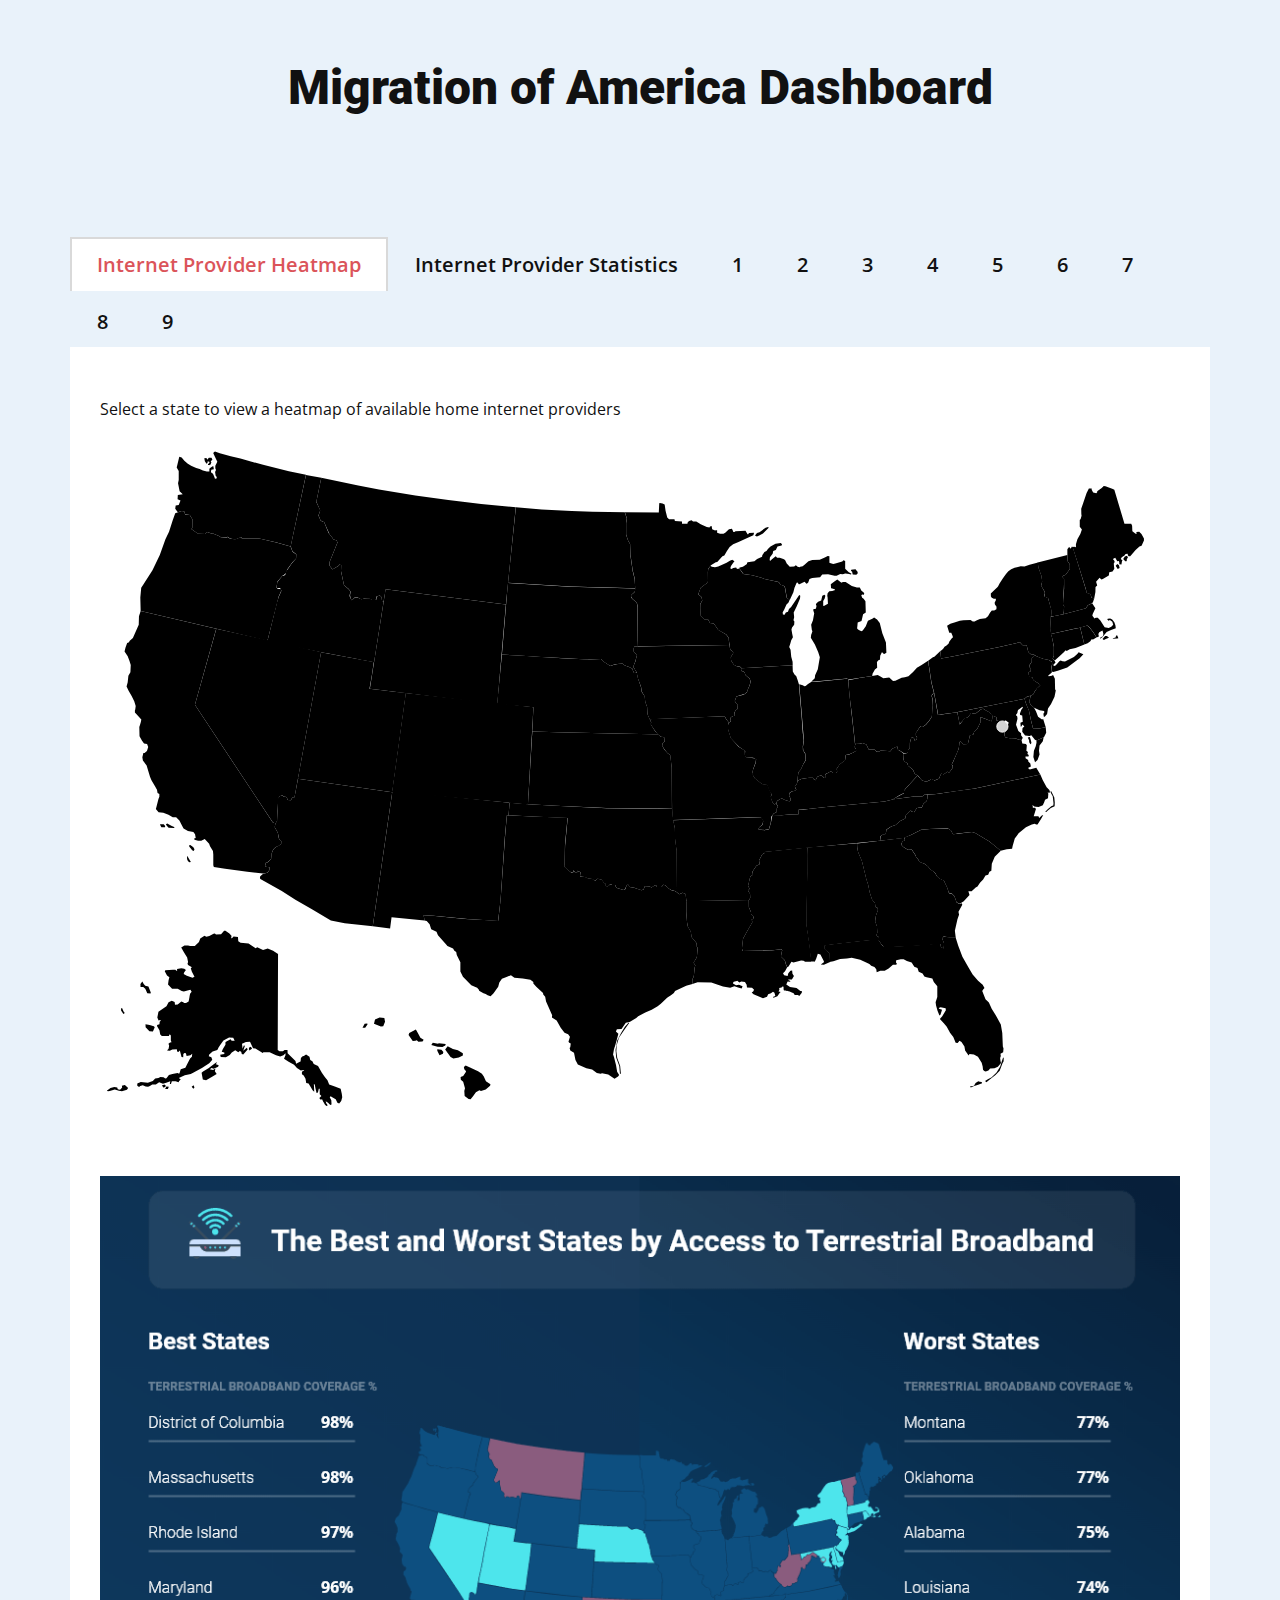
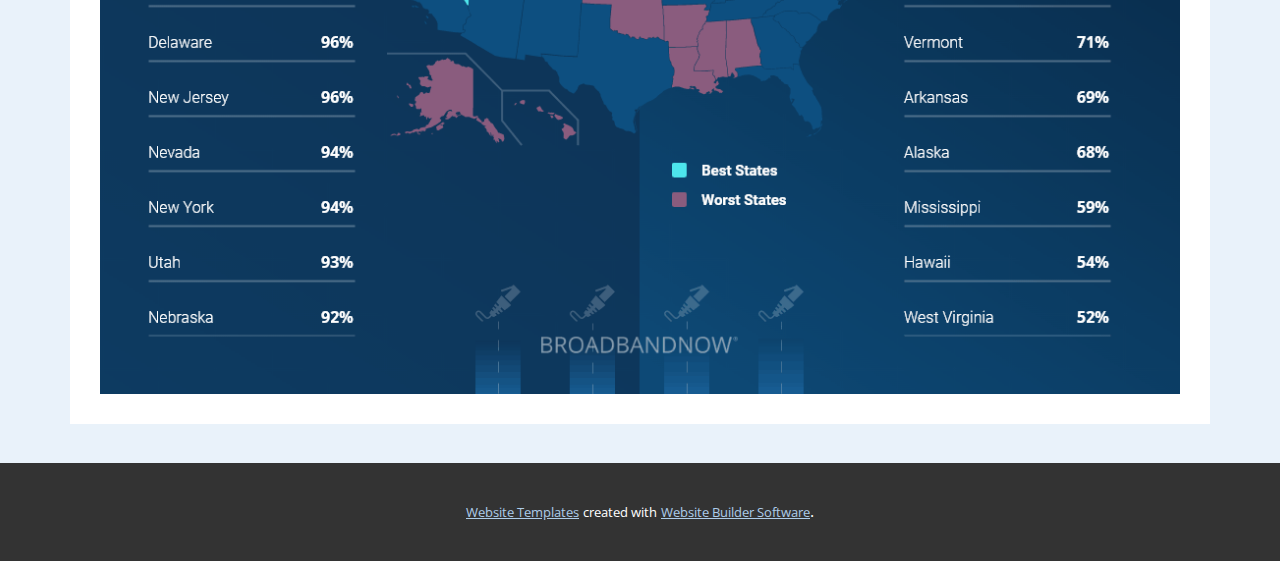
==== commit 5e812a7b: "55" ====
--- a/Contact.html
+++ b/Contact.html
@@ -71,7 +71,7 @@
           </ul>
           <div class="u-tab-content">
             <div class="u-container-style u-tab-active u-tab-pane u-white u-tab-pane-1" id="tab-0da5" role="tabpanel" aria-labelledby="link-tab-0da5">
-              <div class="u-container-layout u-valign-bottom u-container-layout-1">
+              <div class="u-container-layout u-container-layout-1">
                 <div class="u-clearfix u-custom-html u-custom-html-1">
                   <div class="item rcx12 rtxc">
                     <p>Select a state to view a heatmap of available home internet providers</p><!-- http://phrogz.net/SVG/USMap.svg -->
@@ -129,6 +129,7 @@
 </a></svg>
                   </div>
                 </div>
+                <img class="u-expanded-width u-image u-image-1" src="images/Wired-BB-Graphic_2021.png" data-image-width="1099" data-image-height="890">
               </div>
             </div>
             <div class="u-align-left u-container-style u-tab-pane u-white u-tab-pane-2" id="tab-14b7" role="tabpanel" aria-labelledby="link-tab-14b7">
--- a/Contact.css
+++ b/Contact.css
@@ -13,98 +13,104 @@
   min-height: 1475px;
   margin-top: 60px;
   margin-bottom: 39px;
+}
+
+.u-section-2 .u-tab-link-1 {
+  font-size: 1.25rem;
+  background-image: none;
+  font-weight: 600;
+  padding: 10px 25px;
+}
+
+.u-section-2 .u-tab-link-2 {
+  font-size: 1.25rem;
+  background-image: none;
+  font-weight: 600;
+  padding: 10px 25px;
+}
+
+.u-section-2 .u-tab-link-3 {
+  font-size: 1.25rem;
+  background-image: none;
+  font-weight: 600;
+  padding: 10px 25px;
+}
+
+.u-section-2 .u-tab-link-4 {
+  font-size: 1.25rem;
+  background-image: none;
+  font-weight: 600;
+  padding: 10px 25px;
+}
+
+.u-section-2 .u-tab-link-5 {
+  font-size: 1.25rem;
+  background-image: none;
+  font-weight: 600;
+  padding: 10px 25px;
+}
+
+.u-section-2 .u-tab-link-6 {
+  font-size: 1.25rem;
+  background-image: none;
+  font-weight: 600;
+  padding: 10px 25px;
+}
+
+.u-section-2 .u-tab-link-7 {
+  font-size: 1.25rem;
+  background-image: none;
+  font-weight: 600;
+  padding: 10px 25px;
+}
+
+.u-section-2 .u-tab-link-8 {
+  font-size: 1.25rem;
+  background-image: none;
+  font-weight: 600;
+  padding: 10px 25px;
+}
+
+.u-section-2 .u-tab-link-9 {
+  font-size: 1.25rem;
+  background-image: none;
+  font-weight: 600;
+  padding: 10px 25px;
+}
+
+.u-section-2 .u-tab-link-10 {
+  font-size: 1.25rem;
+  background-image: none;
+  font-weight: 600;
+  padding: 10px 25px;
+}
+
+.u-section-2 .u-tab-link-11 {
+  font-size: 1.25rem;
+  background-image: none;
+  font-weight: 600;
+  padding: 10px 25px;
+}
+
+.u-section-2 .u-tab-pane-1 {
+  background-image: none;
+}
+
+.u-section-2 .u-container-layout-1 {
+  padding: 30px;
+}
+
+.u-section-2 .u-custom-html-1 {
+  min-height: 751px;
   height: auto;
-}
-
-.u-section-2 .u-tab-link-1 {
-  font-size: 1.25rem;
-  background-image: none;
-  font-weight: 600;
-  padding: 10px 25px;
-}
-
-.u-section-2 .u-tab-link-2 {
-  font-size: 1.25rem;
-  background-image: none;
-  font-weight: 600;
-  padding: 10px 25px;
-}
-
-.u-section-2 .u-tab-link-3 {
-  font-size: 1.25rem;
-  background-image: none;
-  font-weight: 600;
-  padding: 10px 25px;
-}
-
-.u-section-2 .u-tab-link-4 {
-  font-size: 1.25rem;
-  background-image: none;
-  font-weight: 600;
-  padding: 10px 25px;
-}
-
-.u-section-2 .u-tab-link-5 {
-  font-size: 1.25rem;
-  background-image: none;
-  font-weight: 600;
-  padding: 10px 25px;
-}
-
-.u-section-2 .u-tab-link-6 {
-  font-size: 1.25rem;
-  background-image: none;
-  font-weight: 600;
-  padding: 10px 25px;
-}
-
-.u-section-2 .u-tab-link-7 {
-  font-size: 1.25rem;
-  background-image: none;
-  font-weight: 600;
-  padding: 10px 25px;
-}
-
-.u-section-2 .u-tab-link-8 {
-  font-size: 1.25rem;
-  background-image: none;
-  font-weight: 600;
-  padding: 10px 25px;
-}
-
-.u-section-2 .u-tab-link-9 {
-  font-size: 1.25rem;
-  background-image: none;
-  font-weight: 600;
-  padding: 10px 25px;
-}
-
-.u-section-2 .u-tab-link-10 {
-  font-size: 1.25rem;
-  background-image: none;
-  font-weight: 600;
-  padding: 10px 25px;
-}
-
-.u-section-2 .u-tab-link-11 {
-  font-size: 1.25rem;
-  background-image: none;
-  font-weight: 600;
-  padding: 10px 25px;
-}
-
-.u-section-2 .u-tab-pane-1 {
-  background-image: none;
-}
-
-.u-section-2 .u-container-layout-1 {
-  padding: 30px;
-}
-
-.u-section-2 .u-custom-html-1 {
-  min-height: 1305px;
-  width: 1080px;
-  margin: 0;
+  width: 1080px;
+  margin: 0;
+}
+
+.u-section-2 .u-image-1 {
+  height: 818px;
+  margin-top: 48px;
+  margin-bottom: 0;
 }
 
 .u-section-2 .u-tab-pane-2 {
@@ -187,7 +193,6 @@
 
 .u-section-2 .u-custom-html-7 {
   min-height: 1305px;
-  height: auto;
   width: 1080px;
   margin: 0;
 }
@@ -249,8 +254,11 @@
 }
 
 @media (max-width: 1199px) {
+  .u-section-2 .u-tabs-1 {
+    height: auto;
+  }
+
   .u-section-2 .u-custom-html-1 {
-    height: auto;
     width: 880px;
   }
 
@@ -280,6 +288,7 @@
   }
 
   .u-section-2 .u-custom-html-7 {
+    height: auto;
     width: 880px;
   }
 
